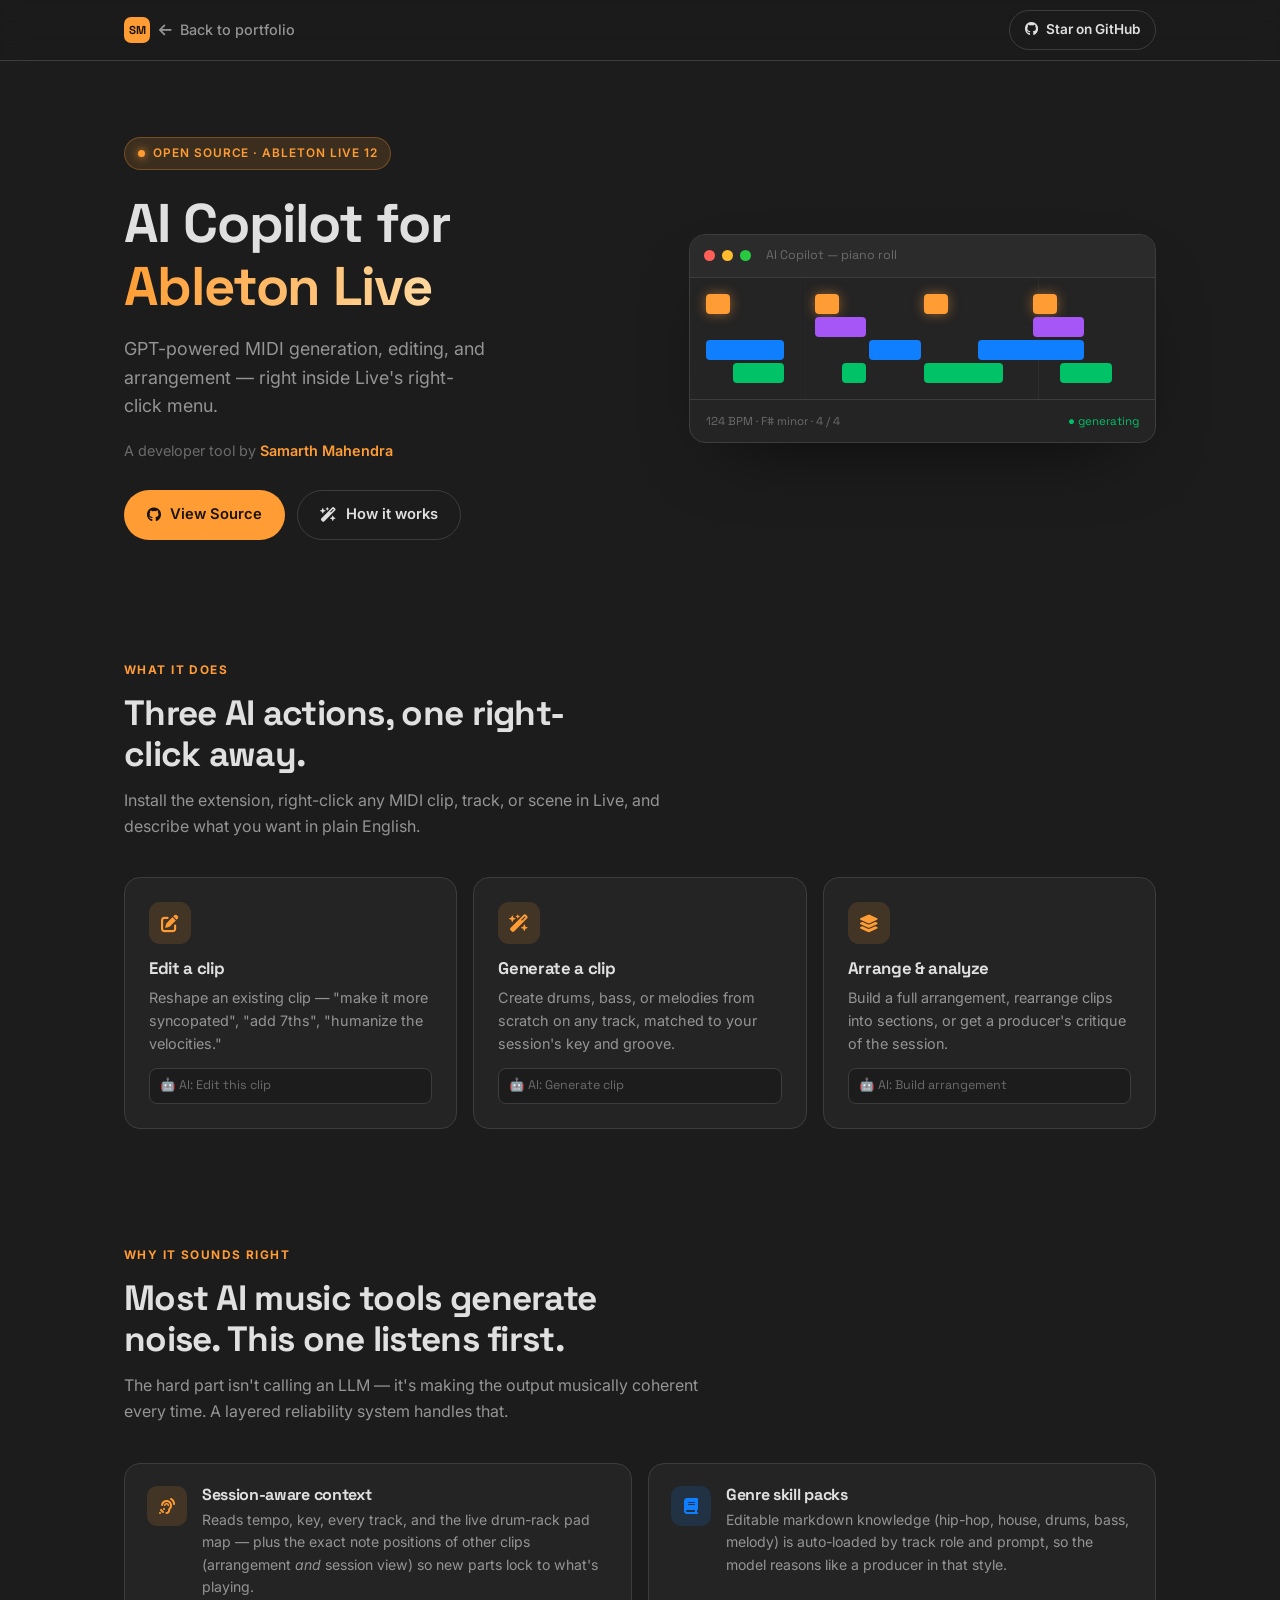
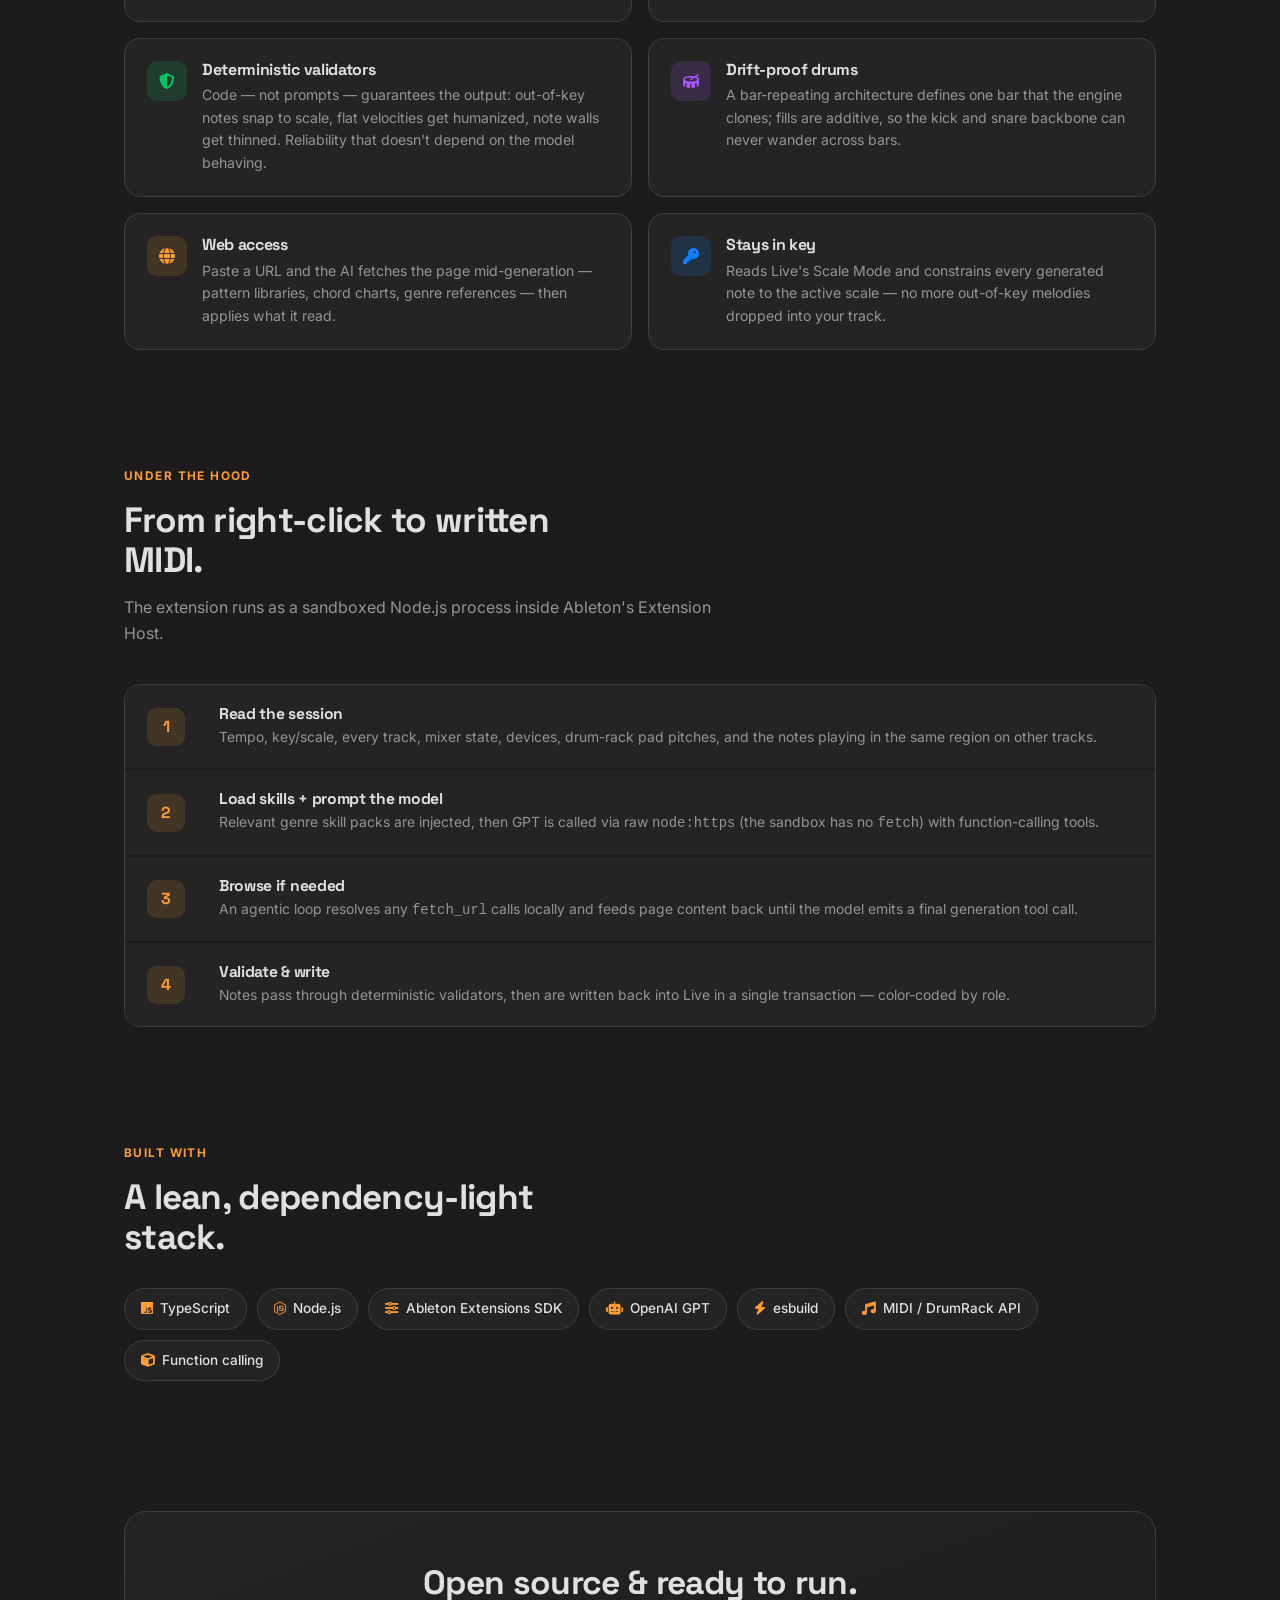
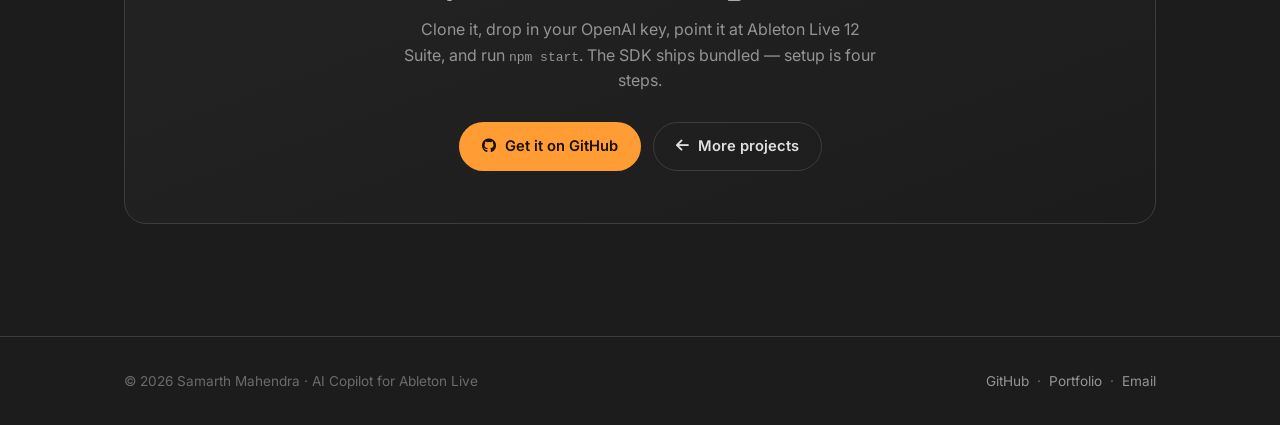
==== ableton-ai-extention.html @ 61473f14 "ableton project update" ====
<!DOCTYPE html>
<html lang="en">

<head>
    <meta charset="UTF-8">
    <meta name="viewport" content="width=device-width, initial-scale=1.0">
    <meta name="description"
        content="AI Copilot for Ableton Live — an open-source Ableton Live 12 extension that brings GPT-powered MIDI generation, editing, and arrangement into the right-click menu. Session-aware drums, basslines, and melodies. By Samarth Mahendra.">
    <meta name="keywords"
        content="Ableton Live extension, AI MIDI generation, Ableton Extensions SDK, GPT music production, LLM DAW, AI drum patterns, Samarth Mahendra">
    <meta name="author" content="Samarth Mahendra">
    <title>AI Copilot for Ableton Live — Samarth Mahendra</title>

    <link rel="canonical" href="https://samarthmahendra.com/ableton-ai-extention.html">

    <!-- Open Graph -->
    <meta property="og:type" content="website">
    <meta property="og:url" content="https://samarthmahendra.com/ableton-ai-extention.html">
    <meta property="og:title" content="AI Copilot for Ableton Live — GPT-powered MIDI generation">
    <meta property="og:description"
        content="An open-source Ableton Live 12 extension that reads your whole session and writes musically-aware drums, bass, and melodies right from the right-click menu.">
    <meta property="og:site_name" content="Samarth Mahendra">

    <link rel="icon" type="image/png" href="/favicon.png">

    <!-- Fonts -->
    <link rel="preconnect" href="https://fonts.googleapis.com">
    <link rel="preconnect" href="https://fonts.gstatic.com" crossorigin>
    <link
        href="https://fonts.googleapis.com/css2?family=Inter:wght@400;500;600;700;800&family=Space+Grotesk:wght@400;500;600;700&display=swap"
        rel="stylesheet">
    <link rel="stylesheet" href="https://cdnjs.cloudflare.com/ajax/libs/font-awesome/6.5.1/css/all.min.css">

    <style>
        /* ── Ableton-inspired dark theme ─────────────────────────────── */
        :root {
            --bg: hsl(0, 0%, 11%);
            --bg-2: hsl(0, 0%, 14%);
            --bg-3: hsl(0, 0%, 17%);
            --line: hsl(0, 0%, 24%);
            --text: hsl(0, 0%, 88%);
            --text-dim: hsl(0, 0%, 58%);
            --text-faint: hsl(0, 0%, 42%);
            --accent: hsl(31, 100%, 60%);
            --accent-soft: hsla(31, 100%, 60%, 0.14);
            --blue: hsl(212, 100%, 53%);
            --green: hsl(152, 100%, 38%);
            --purple: hsl(270, 90%, 65%);
            --radius: 16px;
            --maxw: 1080px;
        }

        * { margin: 0; padding: 0; box-sizing: border-box; }

        html { scroll-behavior: smooth; }

        body {
            background: var(--bg);
            color: var(--text);
            font-family: "Inter", ui-sans-serif, system-ui, sans-serif;
            line-height: 1.6;
            -webkit-font-smoothing: antialiased;
            overflow-x: hidden;
        }

        a { color: inherit; text-decoration: none; }

        .wrap { max-width: var(--maxw); margin: 0 auto; padding: 0 24px; }

        h1, h2, h3 { font-family: "Space Grotesk", "Inter", sans-serif; line-height: 1.15; letter-spacing: -0.02em; }

        /* ── Top nav ──────────────────────────────────────────────────── */
        .topbar {
            position: sticky; top: 0; z-index: 50;
            backdrop-filter: blur(12px);
            background: hsla(0, 0%, 11%, 0.82);
            border-bottom: 1px solid var(--line);
        }
        .topbar-inner { display: flex; align-items: center; justify-content: space-between; height: 60px; }
        .back-link { display: inline-flex; align-items: center; gap: 9px; color: var(--text-dim); font-size: 0.9rem; font-weight: 500; transition: color .15s; }
        .back-link:hover { color: var(--text); }
        .back-link .mark { width: 26px; height: 26px; border-radius: 7px; background: var(--accent); color: #1a1205; display: grid; place-items: center; font-weight: 700; font-size: 0.72rem; font-family: "Space Grotesk"; }
        .topbar .gh-btn { display: inline-flex; align-items: center; gap: 8px; font-size: 0.85rem; font-weight: 600; padding: 8px 15px; border: 1px solid var(--line); border-radius: 999px; transition: border-color .15s, background .15s; }
        .topbar .gh-btn:hover { border-color: var(--text-dim); background: var(--bg-2); }

        /* ── Hero ─────────────────────────────────────────────────────── */
        .hero { padding: 76px 0 60px; position: relative; }
        .hero-grid { display: grid; grid-template-columns: 1.05fr 0.95fr; gap: 48px; align-items: center; }
        .badge { display: inline-flex; align-items: center; gap: 8px; font-size: 0.74rem; font-weight: 600; text-transform: uppercase; letter-spacing: 0.08em; color: var(--accent); background: var(--accent-soft); border: 1px solid hsla(31,100%,60%,0.3); padding: 6px 13px; border-radius: 999px; }
        .badge .dot { width: 7px; height: 7px; border-radius: 50%; background: var(--accent); box-shadow: 0 0 8px var(--accent); }
        .hero h1 { font-size: clamp(2.3rem, 5vw, 3.4rem); font-weight: 700; margin: 22px 0 18px; }
        .hero h1 .grad { background: linear-gradient(100deg, var(--accent), #ffd9a0); -webkit-background-clip: text; background-clip: text; color: transparent; }
        .hero-lead { font-size: 1.12rem; color: var(--text-dim); max-width: 33ch; }
        .hero-by { margin-top: 18px; font-size: 0.9rem; color: var(--text-faint); }
        .hero-by b { color: var(--accent); font-weight: 600; }
        .hero-cta { display: flex; flex-wrap: wrap; gap: 12px; margin-top: 28px; }
        .btn { display: inline-flex; align-items: center; gap: 9px; font-size: 0.92rem; font-weight: 600; padding: 12px 22px; border-radius: 999px; border: 1px solid transparent; transition: transform .12s, background .15s, border-color .15s; }
        .btn:active { transform: translateY(1px); }
        .btn-primary { background: var(--accent); color: #1a1205; }
        .btn-primary:hover { background: hsl(31, 100%, 66%); }
        .btn-ghost { border-color: var(--line); color: var(--text); }
        .btn-ghost:hover { border-color: var(--text-dim); background: var(--bg-2); }

        /* ── Piano-roll visual ────────────────────────────────────────── */
        .daw {
            background: var(--bg-2); border: 1px solid var(--line); border-radius: var(--radius);
            overflow: hidden; box-shadow: 0 30px 80px -40px rgba(0,0,0,0.8);
        }
        .daw-bar { display: flex; align-items: center; gap: 7px; padding: 11px 14px; background: var(--bg-3); border-bottom: 1px solid var(--line); }
        .daw-bar .tl { width: 11px; height: 11px; border-radius: 50%; }
        .daw-bar .tl:nth-child(1) { background: #ff5f57; }
        .daw-bar .tl:nth-child(2) { background: #febc2e; }
        .daw-bar .tl:nth-child(3) { background: #28c840; }
        .daw-bar .title { margin-left: 8px; font-size: 0.78rem; color: var(--text-faint); font-family: "Space Grotesk"; }
        .roll { display: grid; grid-template-columns: repeat(16, 1fr); grid-auto-rows: 20px; gap: 3px; padding: 16px; background:
            repeating-linear-gradient(90deg, transparent, transparent calc(25% - 1px), hsla(0,0%,100%,0.05) 25%); }
        .note { border-radius: 4px; grid-row: span 1; opacity: 0; transform: translateY(4px); animation: pop .5s ease forwards; }
        .note.k { background: var(--accent); box-shadow: 0 0 12px hsla(31,100%,60%,0.5); }
        .note.b { background: var(--blue); }
        .note.m { background: var(--green); }
        .note.p { background: var(--purple); }
        @keyframes pop { to { opacity: 1; transform: translateY(0); } }
        .daw-foot { display: flex; justify-content: space-between; padding: 12px 16px; border-top: 1px solid var(--line); font-size: 0.72rem; color: var(--text-faint); font-family: "Space Grotesk"; }
        .daw-foot .live { color: var(--green); }

        /* ── Section scaffolding ─────────────────────────────────────── */
        section { padding: 56px 0; }
        .sec-label { font-size: 0.74rem; font-weight: 700; text-transform: uppercase; letter-spacing: 0.12em; color: var(--accent); }
        .sec-title { font-size: clamp(1.6rem, 3.4vw, 2.2rem); font-weight: 700; margin: 12px 0 14px; max-width: 22ch; }
        .sec-sub { color: var(--text-dim); max-width: 60ch; }

        /* actions */
        .actions { display: grid; grid-template-columns: repeat(3, 1fr); gap: 16px; margin-top: 38px; }
        .action { background: var(--bg-2); border: 1px solid var(--line); border-radius: var(--radius); padding: 24px; transition: transform .15s, border-color .15s; }
        .action:hover { transform: translateY(-3px); border-color: hsla(31,100%,60%,0.4); }
        .action .ico { width: 42px; height: 42px; border-radius: 11px; background: var(--accent-soft); color: var(--accent); display: grid; place-items: center; font-size: 1.1rem; margin-bottom: 15px; }
        .action h3 { font-size: 1.05rem; margin-bottom: 7px; }
        .action p { font-size: 0.9rem; color: var(--text-dim); }
        .action .menu { margin-top: 13px; font-size: 0.78rem; color: var(--text-faint); font-family: "Space Grotesk"; background: var(--bg); border: 1px solid var(--line); border-radius: 8px; padding: 7px 10px; }

        /* features */
        .features { display: grid; grid-template-columns: repeat(2, 1fr); gap: 16px; margin-top: 38px; }
        .feat { display: flex; gap: 15px; background: var(--bg-2); border: 1px solid var(--line); border-radius: var(--radius); padding: 22px; }
        .feat .ico { flex-shrink: 0; width: 40px; height: 40px; border-radius: 10px; display: grid; place-items: center; font-size: 1rem; }
        .feat h3 { font-size: 1rem; margin-bottom: 5px; }
        .feat p { font-size: 0.88rem; color: var(--text-dim); }

        /* pipeline */
        .pipeline { margin-top: 38px; display: grid; gap: 2px; border: 1px solid var(--line); border-radius: var(--radius); overflow: hidden; }
        .step { display: grid; grid-template-columns: 54px 1fr; gap: 18px; align-items: center; padding: 20px 22px; background: var(--bg-2); }
        .step .n { width: 38px; height: 38px; border-radius: 10px; background: var(--accent-soft); color: var(--accent); display: grid; place-items: center; font-weight: 700; font-family: "Space Grotesk"; }
        .step h3 { font-size: 0.98rem; margin-bottom: 3px; }
        .step p { font-size: 0.87rem; color: var(--text-dim); }

        /* tech */
        .tech { display: flex; flex-wrap: wrap; gap: 10px; margin-top: 30px; }
        .chip { font-size: 0.85rem; font-weight: 500; color: var(--text); background: var(--bg-2); border: 1px solid var(--line); border-radius: 999px; padding: 9px 16px; }
        .chip i { color: var(--accent); margin-right: 7px; }

        /* CTA band */
        .cta { text-align: center; background: linear-gradient(160deg, var(--bg-2), var(--bg)); border: 1px solid var(--line); border-radius: 22px; padding: 52px 28px; margin: 18px 0 0; }
        .cta h2 { font-size: clamp(1.6rem, 3.4vw, 2.1rem); margin-bottom: 14px; }
        .cta p { color: var(--text-dim); max-width: 48ch; margin: 0 auto 26px; }
        .cta .hero-cta { justify-content: center; }

        footer { border-top: 1px solid var(--line); padding: 34px 0; margin-top: 56px; }
        .foot-inner { display: flex; flex-wrap: wrap; gap: 14px; justify-content: space-between; align-items: center; color: var(--text-faint); font-size: 0.85rem; }
        .foot-inner a { color: var(--text-dim); }
        .foot-inner a:hover { color: var(--accent); }

        @media (max-width: 860px) {
            .hero-grid { grid-template-columns: 1fr; gap: 36px; }
            .actions { grid-template-columns: 1fr; }
            .features { grid-template-columns: 1fr; }
        }
    </style>
</head>

<body>
    <!-- Top bar -->
    <div class="topbar">
        <div class="wrap topbar-inner">
            <a href="index.html#projects" class="back-link">
                <span class="mark">SM</span>
                <span><i class="fas fa-arrow-left"></i>&nbsp; Back to portfolio</span>
            </a>
            <a href="https://github.com/samarthmahendraneu/AI-Copilot-Extension-Ableton" target="_blank"
                rel="noopener noreferrer" class="gh-btn"><i class="fab fa-github"></i> Star on GitHub</a>
        </div>
    </div>

    <!-- Hero -->
    <header class="hero">
        <div class="wrap hero-grid">
            <div>
                <span class="badge"><span class="dot"></span> Open source · Ableton Live 12</span>
                <h1>AI Copilot for <span class="grad">Ableton Live</span></h1>
                <p class="hero-lead">GPT-powered MIDI generation, editing, and arrangement — right inside Live's
                    right-click menu.</p>
                <p class="hero-by">A developer tool by <b>Samarth Mahendra</b></p>
                <div class="hero-cta">
                    <a href="https://github.com/samarthmahendraneu/AI-Copilot-Extension-Ableton" target="_blank"
                        rel="noopener noreferrer" class="btn btn-primary"><i class="fab fa-github"></i> View Source</a>
                    <a href="#how" class="btn btn-ghost"><i class="fas fa-wand-magic-sparkles"></i> How it works</a>
                </div>
            </div>

            <!-- DAW / piano-roll mockup -->
            <div class="daw" aria-hidden="true">
                <div class="daw-bar">
                    <span class="tl"></span><span class="tl"></span><span class="tl"></span>
                    <span class="title">AI Copilot — piano roll</span>
                </div>
                <div class="roll">
                    <!-- row 1: kick (orange) -->
                    <div class="note k" style="grid-column: 1 / span 1; animation-delay:.05s"></div>
                    <div class="note k" style="grid-column: 5 / span 1; animation-delay:.1s"></div>
                    <div class="note k" style="grid-column: 9 / span 1; animation-delay:.15s"></div>
                    <div class="note k" style="grid-column: 13 / span 1; animation-delay:.2s"></div>
                    <!-- row 2: snare gap -->
                    <div class="note p" style="grid-column: 5 / span 2; animation-delay:.28s"></div>
                    <div class="note p" style="grid-column: 13 / span 2; animation-delay:.34s"></div>
                    <!-- row 3: bass (blue) -->
                    <div class="note b" style="grid-column: 1 / span 3; animation-delay:.42s"></div>
                    <div class="note b" style="grid-column: 7 / span 2; animation-delay:.48s"></div>
                    <div class="note b" style="grid-column: 11 / span 4; animation-delay:.54s"></div>
                    <!-- row 4: melody (green) -->
                    <div class="note m" style="grid-column: 2 / span 2; animation-delay:.62s"></div>
                    <div class="note m" style="grid-column: 6 / span 1; animation-delay:.68s"></div>
                    <div class="note m" style="grid-column: 9 / span 3; animation-delay:.74s"></div>
                    <div class="note m" style="grid-column: 14 / span 2; animation-delay:.8s"></div>
                </div>
                <div class="daw-foot">
                    <span>124 BPM · F# minor · 4 / 4</span>
                    <span class="live">● generating</span>
                </div>
            </div>
        </div>
    </header>

    <!-- What it does -->
    <section>
        <div class="wrap">
            <span class="sec-label">What it does</span>
            <h2 class="sec-title">Three AI actions, one right-click away.</h2>
            <p class="sec-sub">Install the extension, right-click any MIDI clip, track, or scene in Live, and describe
                what you want in plain English.</p>

            <div class="actions">
                <div class="action">
                    <div class="ico"><i class="fas fa-pen-to-square"></i></div>
                    <h3>Edit a clip</h3>
                    <p>Reshape an existing clip — "make it more syncopated", "add 7ths", "humanize the velocities."</p>
                    <div class="menu">🤖 AI: Edit this clip</div>
                </div>
                <div class="action">
                    <div class="ico"><i class="fas fa-wand-magic-sparkles"></i></div>
                    <h3>Generate a clip</h3>
                    <p>Create drums, bass, or melodies from scratch on any track, matched to your session's key and groove.</p>
                    <div class="menu">🤖 AI: Generate clip</div>
                </div>
                <div class="action">
                    <div class="ico"><i class="fas fa-layer-group"></i></div>
                    <h3>Arrange &amp; analyze</h3>
                    <p>Build a full arrangement, rearrange clips into sections, or get a producer's critique of the session.</p>
                    <div class="menu">🤖 AI: Build arrangement</div>
                </div>
            </div>
        </div>
    </section>

    <!-- Why it's reliable -->
    <section>
        <div class="wrap">
            <span class="sec-label">Why it sounds right</span>
            <h2 class="sec-title">Most AI music tools generate noise. This one listens first.</h2>
            <p class="sec-sub">The hard part isn't calling an LLM — it's making the output musically coherent every
                time. A layered reliability system handles that.</p>

            <div class="features">
                <div class="feat">
                    <div class="ico" style="background:var(--accent-soft);color:var(--accent)"><i class="fas fa-ear-listen"></i></div>
                    <div>
                        <h3>Session-aware context</h3>
                        <p>Reads tempo, key, every track, and the live drum-rack pad map — plus the exact note positions
                            of other clips (arrangement <em>and</em> session view) so new parts lock to what's playing.</p>
                    </div>
                </div>
                <div class="feat">
                    <div class="ico" style="background:hsla(212,100%,53%,0.15);color:var(--blue)"><i class="fas fa-book"></i></div>
                    <div>
                        <h3>Genre skill packs</h3>
                        <p>Editable markdown knowledge (hip-hop, house, drums, bass, melody) is auto-loaded by track role
                            and prompt, so the model reasons like a producer in that style.</p>
                    </div>
                </div>
                <div class="feat">
                    <div class="ico" style="background:hsla(152,100%,38%,0.15);color:var(--green)"><i class="fas fa-shield-halved"></i></div>
                    <div>
                        <h3>Deterministic validators</h3>
                        <p>Code — not prompts — guarantees the output: out-of-key notes snap to scale, flat velocities get
                            humanized, note walls get thinned. Reliability that doesn't depend on the model behaving.</p>
                    </div>
                </div>
                <div class="feat">
                    <div class="ico" style="background:hsla(270,90%,65%,0.15);color:var(--purple)"><i class="fas fa-drum"></i></div>
                    <div>
                        <h3>Drift-proof drums</h3>
                        <p>A bar-repeating architecture defines one bar that the engine clones; fills are additive, so the
                            kick and snare backbone can never wander across bars.</p>
                    </div>
                </div>
                <div class="feat">
                    <div class="ico" style="background:var(--accent-soft);color:var(--accent)"><i class="fas fa-globe"></i></div>
                    <div>
                        <h3>Web access</h3>
                        <p>Paste a URL and the AI fetches the page mid-generation — pattern libraries, chord charts,
                            genre references — then applies what it read.</p>
                    </div>
                </div>
                <div class="feat">
                    <div class="ico" style="background:hsla(212,100%,53%,0.15);color:var(--blue)"><i class="fas fa-key"></i></div>
                    <div>
                        <h3>Stays in key</h3>
                        <p>Reads Live's Scale Mode and constrains every generated note to the active scale — no more
                            out-of-key melodies dropped into your track.</p>
                    </div>
                </div>
            </div>
        </div>
    </section>

    <!-- How it works -->
    <section id="how">
        <div class="wrap">
            <span class="sec-label">Under the hood</span>
            <h2 class="sec-title">From right-click to written MIDI.</h2>
            <p class="sec-sub">The extension runs as a sandboxed Node.js process inside Ableton's Extension Host.</p>

            <div class="pipeline">
                <div class="step">
                    <div class="n">1</div>
                    <div>
                        <h3>Read the session</h3>
                        <p>Tempo, key/scale, every track, mixer state, devices, drum-rack pad pitches, and the notes
                            playing in the same region on other tracks.</p>
                    </div>
                </div>
                <div class="step">
                    <div class="n">2</div>
                    <div>
                        <h3>Load skills + prompt the model</h3>
                        <p>Relevant genre skill packs are injected, then GPT is called via raw <code>node:https</code>
                            (the sandbox has no <code>fetch</code>) with function-calling tools.</p>
                    </div>
                </div>
                <div class="step">
                    <div class="n">3</div>
                    <div>
                        <h3>Browse if needed</h3>
                        <p>An agentic loop resolves any <code>fetch_url</code> calls locally and feeds page content back
                            until the model emits a final generation tool call.</p>
                    </div>
                </div>
                <div class="step">
                    <div class="n">4</div>
                    <div>
                        <h3>Validate &amp; write</h3>
                        <p>Notes pass through deterministic validators, then are written back into Live in a single
                            transaction — color-coded by role.</p>
                    </div>
                </div>
            </div>
        </div>
    </section>

    <!-- Tech -->
    <section>
        <div class="wrap">
            <span class="sec-label">Built with</span>
            <h2 class="sec-title">A lean, dependency-light stack.</h2>
            <div class="tech">
                <span class="chip"><i class="fab fa-js"></i>TypeScript</span>
                <span class="chip"><i class="fab fa-node-js"></i>Node.js</span>
                <span class="chip"><i class="fas fa-sliders"></i>Ableton Extensions SDK</span>
                <span class="chip"><i class="fas fa-robot"></i>OpenAI GPT</span>
                <span class="chip"><i class="fas fa-bolt"></i>esbuild</span>
                <span class="chip"><i class="fas fa-music"></i>MIDI / DrumRack API</span>
                <span class="chip"><i class="fas fa-cube"></i>Function calling</span>
            </div>
        </div>
    </section>

    <!-- CTA -->
    <section>
        <div class="wrap">
            <div class="cta">
                <h2>Open source &amp; ready to run.</h2>
                <p>Clone it, drop in your OpenAI key, point it at Ableton Live 12 Suite, and run <code>npm start</code>.
                    The SDK ships bundled — setup is four steps.</p>
                <div class="hero-cta">
                    <a href="https://github.com/samarthmahendraneu/AI-Copilot-Extension-Ableton" target="_blank"
                        rel="noopener noreferrer" class="btn btn-primary"><i class="fab fa-github"></i> Get it on GitHub</a>
                    <a href="index.html#projects" class="btn btn-ghost"><i class="fas fa-arrow-left"></i> More projects</a>
                </div>
            </div>
        </div>
    </section>

    <footer>
        <div class="wrap foot-inner">
            <span>© <span id="yr"></span> Samarth Mahendra · AI Copilot for Ableton Live</span>
            <span>
                <a href="https://github.com/samarthmahendraneu/AI-Copilot-Extension-Ableton" target="_blank" rel="noopener noreferrer">GitHub</a>
                &nbsp;·&nbsp;
                <a href="index.html">Portfolio</a>
                &nbsp;·&nbsp;
                <a href="mailto:samarth.mahendragowda@gmail.com">Email</a>
            </span>
        </div>
    </footer>

    <script>document.getElementById("yr").textContent = new Date().getFullYear();</script>
</body>

</html>
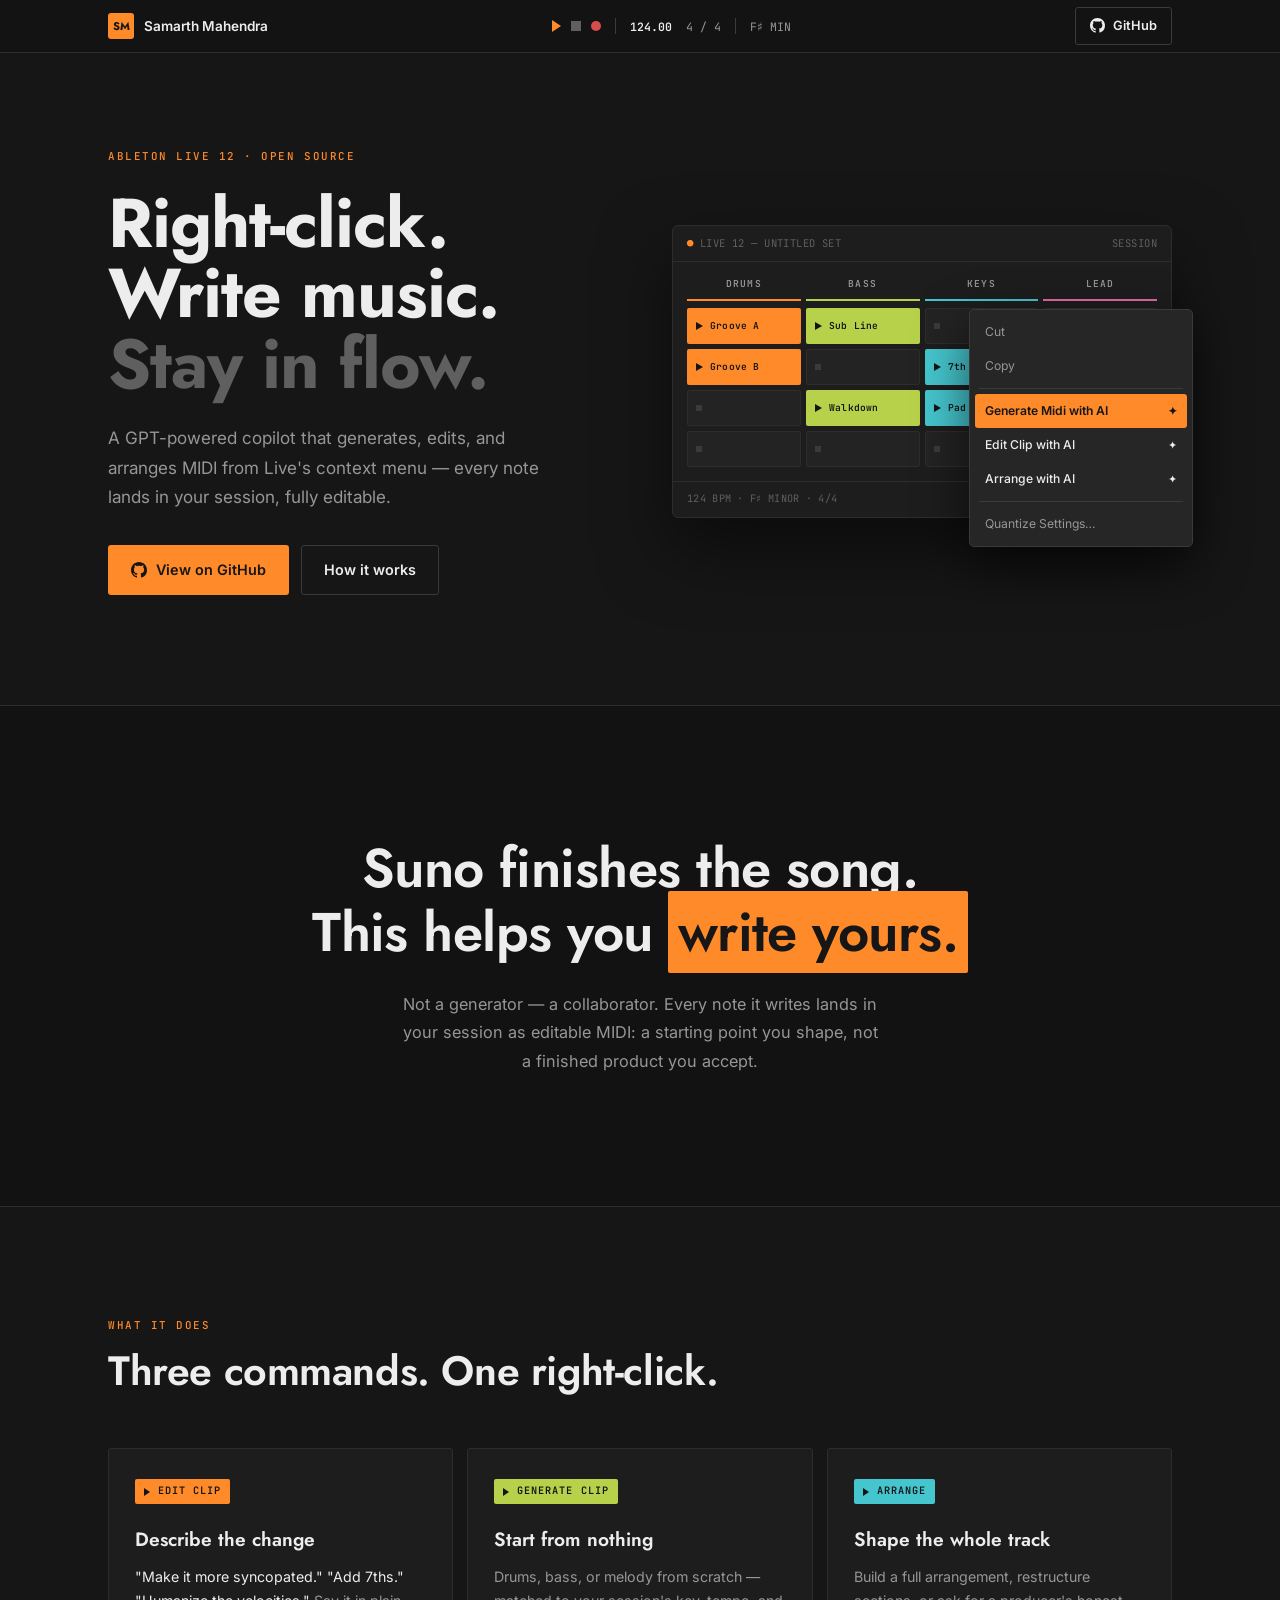
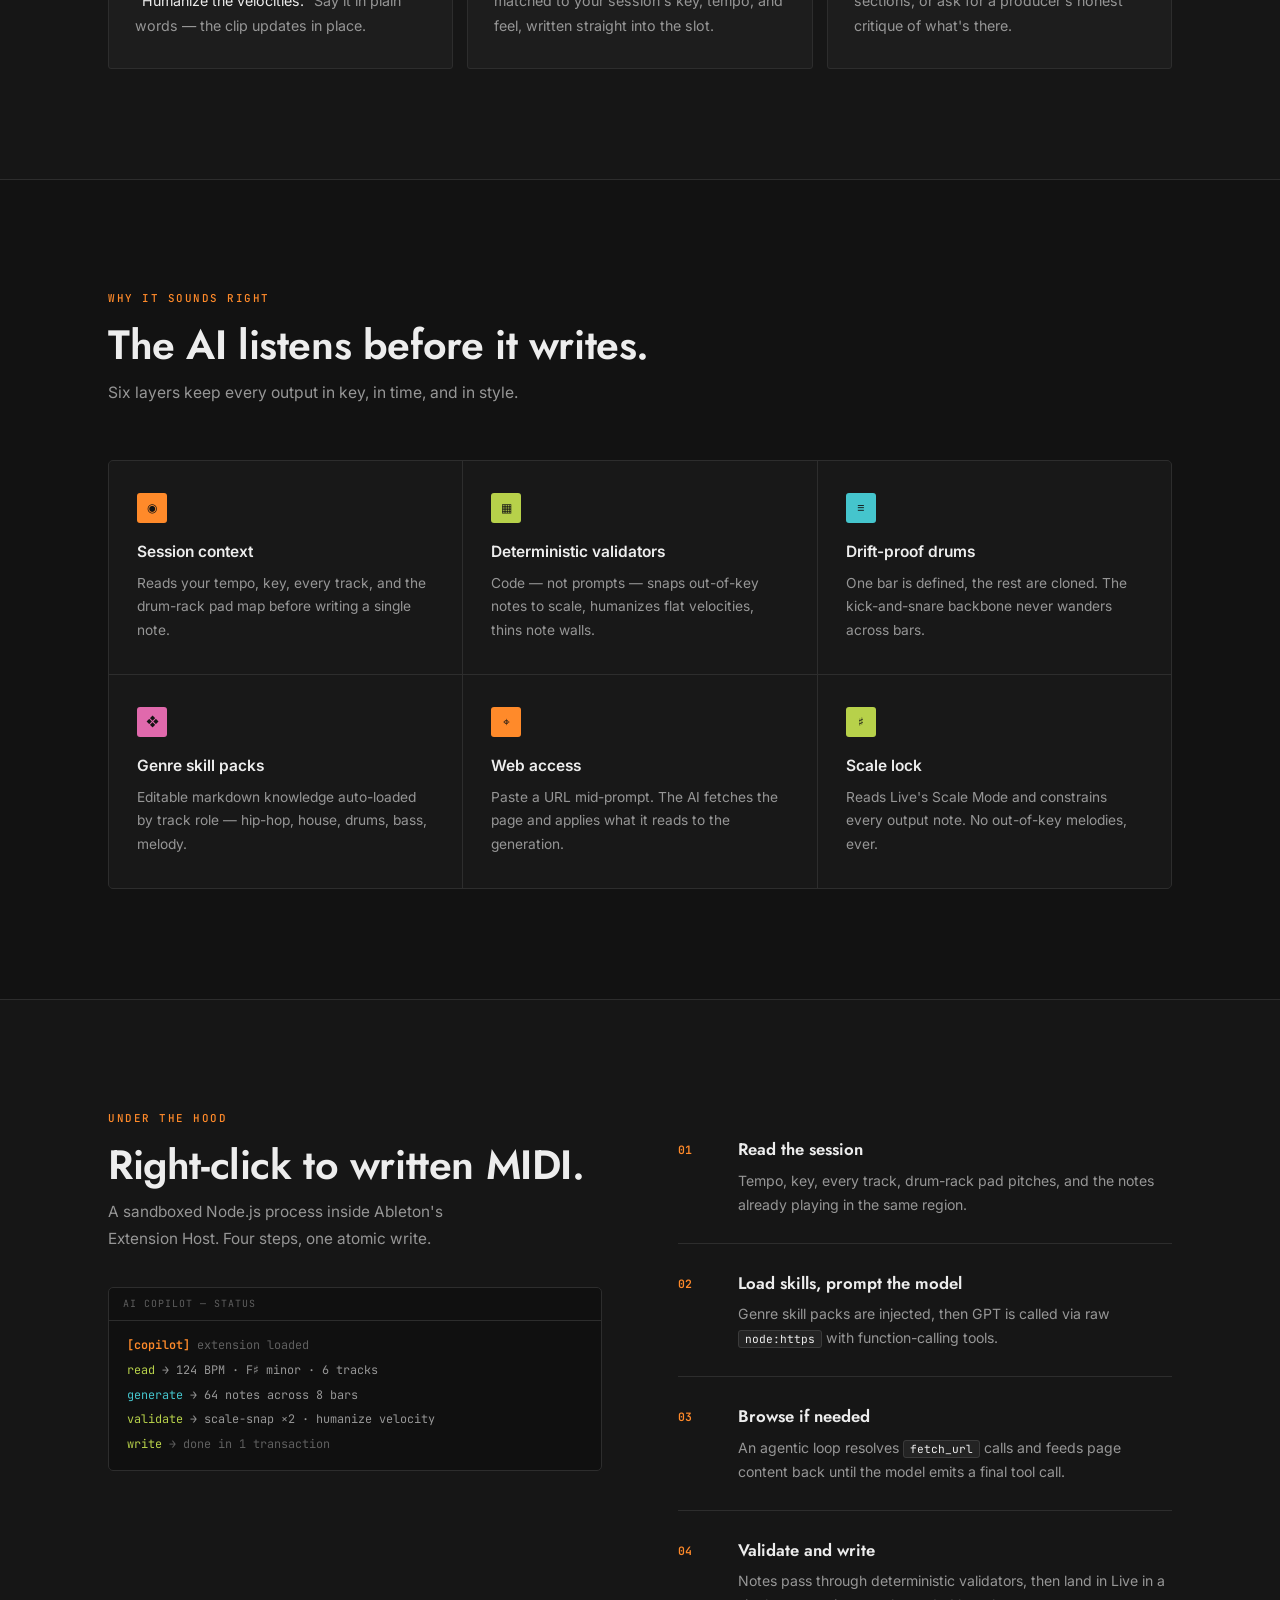
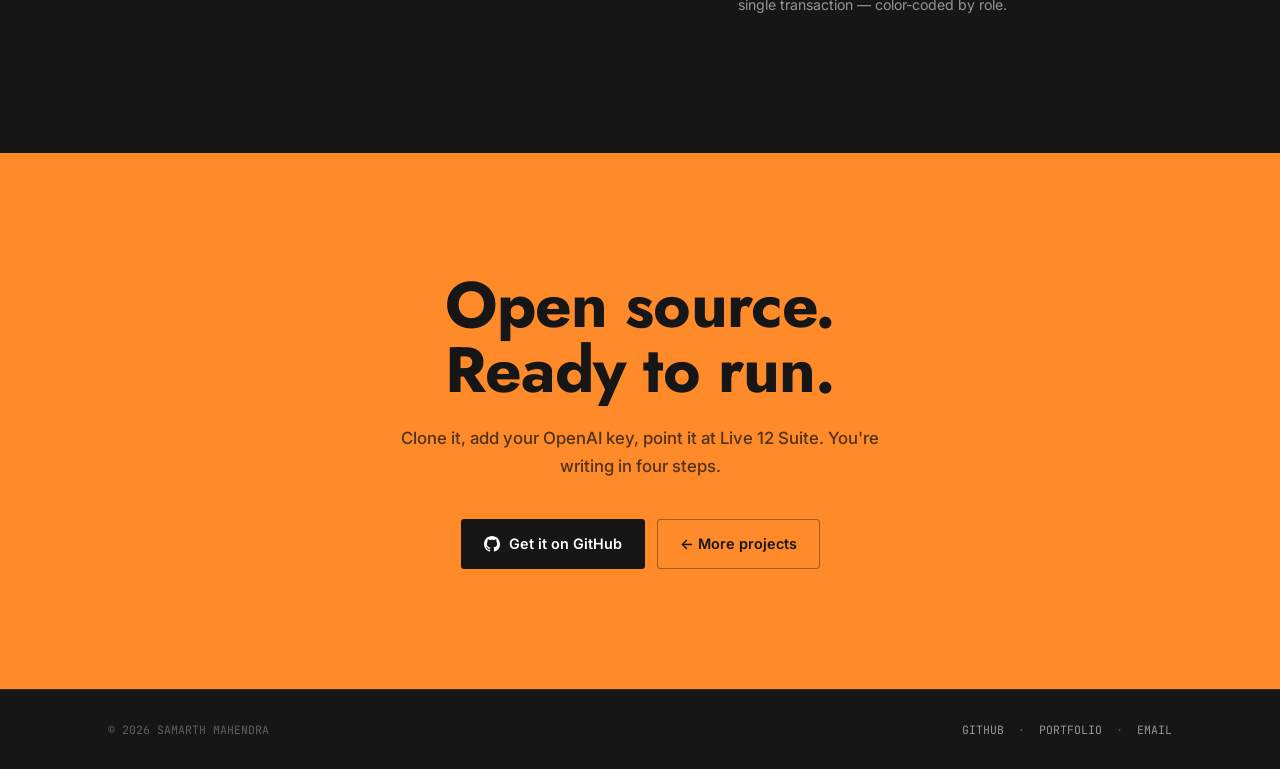
==== commit ddb023ec: "ai-live ableton ui update" ====
--- a/ableton-ai-extention.html
+++ b/ableton-ai-extention.html
@@ -1,426 +1,693 @@
 <!DOCTYPE html>
 <html lang="en">
-
 <head>
     <meta charset="UTF-8">
     <meta name="viewport" content="width=device-width, initial-scale=1.0">
-    <meta name="description"
-        content="AI Copilot for Ableton Live — an open-source Ableton Live 12 extension that brings GPT-powered MIDI generation, editing, and arrangement into the right-click menu. Session-aware drums, basslines, and melodies. By Samarth Mahendra.">
-    <meta name="keywords"
-        content="Ableton Live extension, AI MIDI generation, Ableton Extensions SDK, GPT music production, LLM DAW, AI drum patterns, Samarth Mahendra">
+    <meta name="description" content="AI Copilot for Ableton Live — GPT-powered MIDI generation inside Ableton's right-click menu. By Samarth Mahendra.">
     <meta name="author" content="Samarth Mahendra">
     <title>AI Copilot for Ableton Live — Samarth Mahendra</title>
-
     <link rel="canonical" href="https://samarthmahendra.com/ableton-ai-extention.html">
-
-    <!-- Open Graph -->
-    <meta property="og:type" content="website">
-    <meta property="og:url" content="https://samarthmahendra.com/ableton-ai-extention.html">
-    <meta property="og:title" content="AI Copilot for Ableton Live — GPT-powered MIDI generation">
-    <meta property="og:description"
-        content="An open-source Ableton Live 12 extension that reads your whole session and writes musically-aware drums, bass, and melodies right from the right-click menu.">
+    <meta property="og:title" content="AI Copilot for Ableton Live">
     <meta property="og:site_name" content="Samarth Mahendra">
-
     <link rel="icon" type="image/png" href="/favicon.png">
-
-    <!-- Fonts -->
     <link rel="preconnect" href="https://fonts.googleapis.com">
     <link rel="preconnect" href="https://fonts.gstatic.com" crossorigin>
-    <link
-        href="https://fonts.googleapis.com/css2?family=Inter:wght@400;500;600;700;800&family=Space+Grotesk:wght@400;500;600;700&display=swap"
-        rel="stylesheet">
-    <link rel="stylesheet" href="https://cdnjs.cloudflare.com/ajax/libs/font-awesome/6.5.1/css/all.min.css">
+    <link href="https://fonts.googleapis.com/css2?family=Jost:wght@500;600;700&family=Inter:wght@400;500;600&family=JetBrains+Mono:wght@400;500;600&display=swap" rel="stylesheet">
 
     <style>
-        /* ── Ableton-inspired dark theme ─────────────────────────────── */
+        /* ───────────────────────────────────────────────
+           Visual language borrowed from Live itself:
+           flat charcoal panels, clip-slot colors, square
+           corners, mono data labels, one orange accent.
+           ─────────────────────────────────────────────── */
         :root {
-            --bg: hsl(0, 0%, 11%);
-            --bg-2: hsl(0, 0%, 14%);
-            --bg-3: hsl(0, 0%, 17%);
-            --line: hsl(0, 0%, 24%);
-            --text: hsl(0, 0%, 88%);
-            --text-dim: hsl(0, 0%, 58%);
-            --text-faint: hsl(0, 0%, 42%);
-            --accent: hsl(31, 100%, 60%);
-            --accent-soft: hsla(31, 100%, 60%, 0.14);
-            --blue: hsl(212, 100%, 53%);
-            --green: hsl(152, 100%, 38%);
-            --purple: hsl(270, 90%, 65%);
-            --radius: 16px;
-            --maxw: 1080px;
-        }
-
-        * { margin: 0; padding: 0; box-sizing: border-box; }
-
-        html { scroll-behavior: smooth; }
-
+            --bg:      #161616;   /* Live dark-theme canvas   */
+            --panel:   #1d1d1d;   /* raised panel             */
+            --panel-2: #232323;   /* hover / inset            */
+            --line:    #2d2d2d;   /* hairline borders         */
+            --line-2:  #3a3a3a;
+            --text:    #ededed;
+            --muted:   #969696;
+            --faint:   #5f5f5f;
+
+            /* clip palette */
+            --orange:  #FF8A2A;   /* primary accent — drums   */
+            --lime:    #B7D14A;   /* bass                     */
+            --cyan:    #45C5CD;   /* keys                     */
+            --pink:    #E069AC;   /* lead                     */
+
+            --r: 3px;             /* Live-style tight radius  */
+
+            --display: "Jost", "Futura", sans-serif;
+            --body:    "Inter", -apple-system, BlinkMacSystemFont, "Segoe UI", sans-serif;
+            --mono:    "JetBrains Mono", ui-monospace, "SF Mono", monospace;
+        }
+
+        *, *::before, *::after { margin:0; padding:0; box-sizing:border-box; }
+        html { scroll-behavior:smooth; }
         body {
-            background: var(--bg);
-            color: var(--text);
-            font-family: "Inter", ui-sans-serif, system-ui, sans-serif;
-            line-height: 1.6;
-            -webkit-font-smoothing: antialiased;
-            overflow-x: hidden;
-        }
-
-        a { color: inherit; text-decoration: none; }
-
-        .wrap { max-width: var(--maxw); margin: 0 auto; padding: 0 24px; }
-
-        h1, h2, h3 { font-family: "Space Grotesk", "Inter", sans-serif; line-height: 1.15; letter-spacing: -0.02em; }
-
-        /* ── Top nav ──────────────────────────────────────────────────── */
-        .topbar {
-            position: sticky; top: 0; z-index: 50;
-            backdrop-filter: blur(12px);
-            background: hsla(0, 0%, 11%, 0.82);
-            border-bottom: 1px solid var(--line);
-        }
-        .topbar-inner { display: flex; align-items: center; justify-content: space-between; height: 60px; }
-        .back-link { display: inline-flex; align-items: center; gap: 9px; color: var(--text-dim); font-size: 0.9rem; font-weight: 500; transition: color .15s; }
-        .back-link:hover { color: var(--text); }
-        .back-link .mark { width: 26px; height: 26px; border-radius: 7px; background: var(--accent); color: #1a1205; display: grid; place-items: center; font-weight: 700; font-size: 0.72rem; font-family: "Space Grotesk"; }
-        .topbar .gh-btn { display: inline-flex; align-items: center; gap: 8px; font-size: 0.85rem; font-weight: 600; padding: 8px 15px; border: 1px solid var(--line); border-radius: 999px; transition: border-color .15s, background .15s; }
-        .topbar .gh-btn:hover { border-color: var(--text-dim); background: var(--bg-2); }
-
-        /* ── Hero ─────────────────────────────────────────────────────── */
-        .hero { padding: 76px 0 60px; position: relative; }
-        .hero-grid { display: grid; grid-template-columns: 1.05fr 0.95fr; gap: 48px; align-items: center; }
-        .badge { display: inline-flex; align-items: center; gap: 8px; font-size: 0.74rem; font-weight: 600; text-transform: uppercase; letter-spacing: 0.08em; color: var(--accent); background: var(--accent-soft); border: 1px solid hsla(31,100%,60%,0.3); padding: 6px 13px; border-radius: 999px; }
-        .badge .dot { width: 7px; height: 7px; border-radius: 50%; background: var(--accent); box-shadow: 0 0 8px var(--accent); }
-        .hero h1 { font-size: clamp(2.3rem, 5vw, 3.4rem); font-weight: 700; margin: 22px 0 18px; }
-        .hero h1 .grad { background: linear-gradient(100deg, var(--accent), #ffd9a0); -webkit-background-clip: text; background-clip: text; color: transparent; }
-        .hero-lead { font-size: 1.12rem; color: var(--text-dim); max-width: 33ch; }
-        .hero-by { margin-top: 18px; font-size: 0.9rem; color: var(--text-faint); }
-        .hero-by b { color: var(--accent); font-weight: 600; }
-        .hero-cta { display: flex; flex-wrap: wrap; gap: 12px; margin-top: 28px; }
-        .btn { display: inline-flex; align-items: center; gap: 9px; font-size: 0.92rem; font-weight: 600; padding: 12px 22px; border-radius: 999px; border: 1px solid transparent; transition: transform .12s, background .15s, border-color .15s; }
-        .btn:active { transform: translateY(1px); }
-        .btn-primary { background: var(--accent); color: #1a1205; }
-        .btn-primary:hover { background: hsl(31, 100%, 66%); }
-        .btn-ghost { border-color: var(--line); color: var(--text); }
-        .btn-ghost:hover { border-color: var(--text-dim); background: var(--bg-2); }
-
-        /* ── Piano-roll visual ────────────────────────────────────────── */
-        .daw {
-            background: var(--bg-2); border: 1px solid var(--line); border-radius: var(--radius);
-            overflow: hidden; box-shadow: 0 30px 80px -40px rgba(0,0,0,0.8);
-        }
-        .daw-bar { display: flex; align-items: center; gap: 7px; padding: 11px 14px; background: var(--bg-3); border-bottom: 1px solid var(--line); }
-        .daw-bar .tl { width: 11px; height: 11px; border-radius: 50%; }
-        .daw-bar .tl:nth-child(1) { background: #ff5f57; }
-        .daw-bar .tl:nth-child(2) { background: #febc2e; }
-        .daw-bar .tl:nth-child(3) { background: #28c840; }
-        .daw-bar .title { margin-left: 8px; font-size: 0.78rem; color: var(--text-faint); font-family: "Space Grotesk"; }
-        .roll { display: grid; grid-template-columns: repeat(16, 1fr); grid-auto-rows: 20px; gap: 3px; padding: 16px; background:
-            repeating-linear-gradient(90deg, transparent, transparent calc(25% - 1px), hsla(0,0%,100%,0.05) 25%); }
-        .note { border-radius: 4px; grid-row: span 1; opacity: 0; transform: translateY(4px); animation: pop .5s ease forwards; }
-        .note.k { background: var(--accent); box-shadow: 0 0 12px hsla(31,100%,60%,0.5); }
-        .note.b { background: var(--blue); }
-        .note.m { background: var(--green); }
-        .note.p { background: var(--purple); }
-        @keyframes pop { to { opacity: 1; transform: translateY(0); } }
-        .daw-foot { display: flex; justify-content: space-between; padding: 12px 16px; border-top: 1px solid var(--line); font-size: 0.72rem; color: var(--text-faint); font-family: "Space Grotesk"; }
-        .daw-foot .live { color: var(--green); }
-
-        /* ── Section scaffolding ─────────────────────────────────────── */
-        section { padding: 56px 0; }
-        .sec-label { font-size: 0.74rem; font-weight: 700; text-transform: uppercase; letter-spacing: 0.12em; color: var(--accent); }
-        .sec-title { font-size: clamp(1.6rem, 3.4vw, 2.2rem); font-weight: 700; margin: 12px 0 14px; max-width: 22ch; }
-        .sec-sub { color: var(--text-dim); max-width: 60ch; }
-
-        /* actions */
-        .actions { display: grid; grid-template-columns: repeat(3, 1fr); gap: 16px; margin-top: 38px; }
-        .action { background: var(--bg-2); border: 1px solid var(--line); border-radius: var(--radius); padding: 24px; transition: transform .15s, border-color .15s; }
-        .action:hover { transform: translateY(-3px); border-color: hsla(31,100%,60%,0.4); }
-        .action .ico { width: 42px; height: 42px; border-radius: 11px; background: var(--accent-soft); color: var(--accent); display: grid; place-items: center; font-size: 1.1rem; margin-bottom: 15px; }
-        .action h3 { font-size: 1.05rem; margin-bottom: 7px; }
-        .action p { font-size: 0.9rem; color: var(--text-dim); }
-        .action .menu { margin-top: 13px; font-size: 0.78rem; color: var(--text-faint); font-family: "Space Grotesk"; background: var(--bg); border: 1px solid var(--line); border-radius: 8px; padding: 7px 10px; }
-
-        /* features */
-        .features { display: grid; grid-template-columns: repeat(2, 1fr); gap: 16px; margin-top: 38px; }
-        .feat { display: flex; gap: 15px; background: var(--bg-2); border: 1px solid var(--line); border-radius: var(--radius); padding: 22px; }
-        .feat .ico { flex-shrink: 0; width: 40px; height: 40px; border-radius: 10px; display: grid; place-items: center; font-size: 1rem; }
-        .feat h3 { font-size: 1rem; margin-bottom: 5px; }
-        .feat p { font-size: 0.88rem; color: var(--text-dim); }
-
-        /* pipeline */
-        .pipeline { margin-top: 38px; display: grid; gap: 2px; border: 1px solid var(--line); border-radius: var(--radius); overflow: hidden; }
-        .step { display: grid; grid-template-columns: 54px 1fr; gap: 18px; align-items: center; padding: 20px 22px; background: var(--bg-2); }
-        .step .n { width: 38px; height: 38px; border-radius: 10px; background: var(--accent-soft); color: var(--accent); display: grid; place-items: center; font-weight: 700; font-family: "Space Grotesk"; }
-        .step h3 { font-size: 0.98rem; margin-bottom: 3px; }
-        .step p { font-size: 0.87rem; color: var(--text-dim); }
-
-        /* tech */
-        .tech { display: flex; flex-wrap: wrap; gap: 10px; margin-top: 30px; }
-        .chip { font-size: 0.85rem; font-weight: 500; color: var(--text); background: var(--bg-2); border: 1px solid var(--line); border-radius: 999px; padding: 9px 16px; }
-        .chip i { color: var(--accent); margin-right: 7px; }
-
-        /* CTA band */
-        .cta { text-align: center; background: linear-gradient(160deg, var(--bg-2), var(--bg)); border: 1px solid var(--line); border-radius: 22px; padding: 52px 28px; margin: 18px 0 0; }
-        .cta h2 { font-size: clamp(1.6rem, 3.4vw, 2.1rem); margin-bottom: 14px; }
-        .cta p { color: var(--text-dim); max-width: 48ch; margin: 0 auto 26px; }
-        .cta .hero-cta { justify-content: center; }
-
-        footer { border-top: 1px solid var(--line); padding: 34px 0; margin-top: 56px; }
-        .foot-inner { display: flex; flex-wrap: wrap; gap: 14px; justify-content: space-between; align-items: center; color: var(--text-faint); font-size: 0.85rem; }
-        .foot-inner a { color: var(--text-dim); }
-        .foot-inner a:hover { color: var(--accent); }
-
-        @media (max-width: 860px) {
-            .hero-grid { grid-template-columns: 1fr; gap: 36px; }
-            .actions { grid-template-columns: 1fr; }
-            .features { grid-template-columns: 1fr; }
+            font-family:var(--body); font-size:16px; line-height:1.65;
+            background:var(--bg); color:var(--text);
+            -webkit-font-smoothing:antialiased; overflow-x:hidden;
+        }
+        a { color:inherit; text-decoration:none; }
+        ::selection { background:var(--orange); color:#161616; }
+
+        :focus-visible {
+            outline:2px solid var(--orange);
+            outline-offset:2px;
+            border-radius:var(--r);
+        }
+
+        .wrap      { max-width:1120px; margin:0 auto; padding:0 28px; }
+
+        /* ── mono utility label */
+        .tag {
+            font-family:var(--mono); font-size:.68rem; font-weight:500;
+            letter-spacing:.14em; text-transform:uppercase; color:var(--orange);
+        }
+
+        /* ════════════════════════════════════════════════
+           NAV — styled as Live's transport bar
+           ════════════════════════════════════════════════ */
+        nav {
+            position:fixed; top:0; width:100%; z-index:1000;
+            background:rgba(20,20,20,.92); backdrop-filter:blur(14px);
+            border-bottom:1px solid var(--line);
+        }
+        .nav-inner {
+            max-width:1120px; margin:0 auto; padding:0 28px;
+            height:52px; display:flex; align-items:center; justify-content:space-between; gap:16px;
+        }
+        .brand { display:flex; align-items:center; gap:10px; font-size:.85rem; font-weight:600; transition:color .2s; }
+        .brand:hover { color:#fff; }
+        .brand-mark {
+            width:26px; height:26px; border-radius:var(--r);
+            background:var(--orange); color:#161616;
+            display:grid; place-items:center;
+            font-family:var(--display); font-weight:700; font-size:.7rem;
+        }
+        .transport {
+            display:flex; align-items:center; gap:14px;
+            font-family:var(--mono); font-size:.72rem; color:var(--muted);
+        }
+        .transport .t-icons { display:flex; align-items:center; gap:10px; }
+        .t-play {
+            width:0; height:0;
+            border-left:9px solid var(--orange);
+            border-top:6px solid transparent; border-bottom:6px solid transparent;
+        }
+        .t-stop { width:10px; height:10px; background:var(--faint); }
+        .t-rec  { width:10px; height:10px; border-radius:50%; background:#d94c4c; }
+        .t-bpm  { color:var(--text); font-weight:600; }
+        .t-div  { width:1px; height:16px; background:var(--line-2); }
+        .gh-link {
+            display:inline-flex; align-items:center; gap:8px;
+            font-size:.8rem; font-weight:600;
+            padding:7px 14px; border:1px solid var(--line-2); border-radius:var(--r);
+            transition:border-color .2s, background .2s;
+        }
+        .gh-link:hover { border-color:var(--orange); background:var(--panel-2); }
+        .gh-link svg { width:15px; height:15px; fill:currentColor; }
+
+        /* ════════════════════════════════════════════════
+           HERO — headline + Session View mock w/ context menu
+           ════════════════════════════════════════════════ */
+        .hero { padding:148px 0 110px; position:relative; }
+        .hero-grid {
+            display:grid; grid-template-columns:1fr 1fr;
+            gap:clamp(40px, 5vw, 72px); align-items:center;
+        }
+        .hero-eyebrow { display:block; margin-bottom:22px; opacity:0; animation:rise .6s .1s ease forwards; }
+        .hero h1 {
+            font-family:var(--display);
+            font-size:clamp(2.9rem, 5.4vw, 4.6rem);
+            font-weight:700; line-height:1.02; letter-spacing:-.015em;
+            margin-bottom:24px;
+            opacity:0; animation:rise .6s .22s ease forwards;
+        }
+        .hero h1 .dim { color:var(--faint); }
+        .hero-sub {
+            font-size:1.07rem; color:var(--muted); max-width:42ch; line-height:1.7;
+            margin-bottom:34px;
+            opacity:0; animation:rise .6s .34s ease forwards;
+        }
+        .hero-cta { display:flex; gap:12px; flex-wrap:wrap; opacity:0; animation:rise .6s .46s ease forwards; }
+
+        .btn {
+            display:inline-flex; align-items:center; gap:9px;
+            font-size:.9rem; font-weight:600; font-family:var(--body);
+            padding:12px 22px; border-radius:var(--r);
+            border:1px solid transparent; cursor:pointer;
+            transition:transform .15s, background .2s, border-color .2s;
+        }
+        .btn:active { transform:translateY(1px); }
+        .btn-solid { background:var(--orange); color:#161616; }
+        .btn-solid:hover { background:#ffa050; }
+        .btn-ghost { background:transparent; color:var(--text); border-color:var(--line-2); }
+        .btn-ghost:hover { border-color:var(--muted); background:var(--panel); }
+        .btn svg { width:16px; height:16px; fill:currentColor; }
+
+        @keyframes rise {
+            from { opacity:0; transform:translateY(18px); }
+            to   { opacity:1; transform:translateY(0); }
+        }
+
+        /* ── Session View mock ── */
+        .session {
+            position:relative;
+            background:var(--panel); border:1px solid var(--line); border-radius:6px;
+            box-shadow:0 30px 70px rgba(0,0,0,.5);
+            opacity:0; animation:rise .7s .5s ease forwards;
+        }
+        .session-bar {
+            display:flex; align-items:center; justify-content:space-between;
+            padding:9px 14px; border-bottom:1px solid var(--line);
+            font-family:var(--mono); font-size:.66rem; color:var(--faint); letter-spacing:.04em;
+        }
+        .session-bar .live-dot { color:var(--orange); }
+        .session-grid {
+            display:grid; grid-template-columns:repeat(4, 1fr);
+            gap:5px; padding:14px;
+        }
+        .track-head {
+            font-family:var(--mono); font-size:.6rem; font-weight:600;
+            letter-spacing:.12em; color:var(--muted); text-align:center;
+            padding-bottom:7px; border-bottom:2px solid var(--c, var(--line-2));
+            margin-bottom:2px;
+        }
+        .slot {
+            height:36px; border-radius:2px;
+            background:var(--panel-2); border:1px solid var(--line);
+            position:relative;
+        }
+        .slot::before {            /* tiny stop square, like an empty Live slot */
+            content:''; position:absolute; left:8px; top:50%;
+            width:6px; height:6px; transform:translateY(-50%);
+            background:var(--line-2);
+        }
+        .clip {
+            height:36px; border-radius:2px;
+            background:var(--c); color:#141414;
+            display:flex; align-items:center; gap:7px; padding:0 9px;
+            font-family:var(--mono); font-size:.6rem; font-weight:600; letter-spacing:.02em;
+            white-space:nowrap; overflow:hidden;
+            opacity:0; transform:scaleX(.6); transform-origin:left;
+            animation:clipIn .4s ease forwards;
+        }
+        .clip::before {
+            content:''; width:0; height:0; flex-shrink:0;
+            border-left:7px solid #141414;
+            border-top:4.5px solid transparent; border-bottom:4.5px solid transparent;
+        }
+        @keyframes clipIn { to { opacity:1; transform:scaleX(1); } }
+
+        .session-foot {
+            display:flex; justify-content:space-between; align-items:center;
+            padding:9px 14px; border-top:1px solid var(--line);
+            font-family:var(--mono); font-size:.64rem; color:var(--faint); letter-spacing:.03em;
+        }
+        .session-foot .gen { color:var(--lime); }
+        .session-foot .gen::before {
+            content:''; display:inline-block; width:6px; height:6px; border-radius:50%;
+            background:var(--lime); margin-right:6px;
+            animation:blink 1.1s ease-in-out infinite;
+        }
+        @keyframes blink { 0%,100% { opacity:1; } 50% { opacity:.25; } }
+
+        /* ── floating context menu — the product, literally ── */
+        .ctx {
+            position:absolute; right:-22px; bottom:-30px; width:224px;
+            background:#262626; border:1px solid var(--line-2); border-radius:5px;
+            box-shadow:0 18px 50px rgba(0,0,0,.6);
+            padding:5px; z-index:5;
+            font-size:.76rem;
+            opacity:0; transform:translateY(10px) scale(.97);
+            animation:ctxIn .45s 2.1s ease forwards;
+        }
+        @keyframes ctxIn { to { opacity:1; transform:translateY(0) scale(1); } }
+        .ctx-item {
+            display:flex; align-items:center; justify-content:space-between;
+            padding:7px 10px; border-radius:3px; color:var(--muted);
+        }
+        .ctx-item.ai { color:var(--text); font-weight:500; }
+        .ctx-item.hot { background:var(--orange); color:#161616; font-weight:600; }
+        .ctx-item .spark { font-size:.7rem; }
+        .ctx-div { height:1px; background:var(--line-2); margin:5px 4px; }
+
+        /* ════════════════════════════════════════════════
+           STATEMENT
+           ════════════════════════════════════════════════ */
+        .statement { padding:130px 28px; background:#121212; border-top:1px solid var(--line); border-bottom:1px solid var(--line); text-align:center; }
+        .statement-text {
+            font-family:var(--display);
+            font-size:clamp(1.9rem, 4.4vw, 3.4rem); font-weight:600;
+            line-height:1.18; letter-spacing:-.01em;
+            max-width:22ch; margin:0 auto 26px;
+        }
+        .statement-text mark {
+            background:var(--orange); color:#161616;
+            padding:.04em .18em; border-radius:2px;
+            -webkit-box-decoration-break:clone; box-decoration-break:clone;
+        }
+        .statement-sub {
+            font-size:1.02rem; color:var(--muted); max-width:48ch;
+            margin:0 auto; line-height:1.75;
+        }
+
+        /* ════════════════════════════════════════════════
+           SECTION SCAFFOLD
+           ════════════════════════════════════════════════ */
+        .section { padding:110px 0; }
+        .sec-head { margin-bottom:54px; }
+        .sec-head .tag { display:block; margin-bottom:14px; }
+        .sec-h2 {
+            font-family:var(--display);
+            font-size:clamp(1.8rem, 3.2vw, 2.6rem); font-weight:600;
+            letter-spacing:-.01em; line-height:1.1; margin-bottom:12px;
+        }
+        .sec-p { font-size:.98rem; color:var(--muted); max-width:52ch; line-height:1.75; }
+
+        /* ════════════════════════════════════════════════
+           THREE ACTIONS — styled as Live menu commands
+           ════════════════════════════════════════════════ */
+        .ac-grid { display:grid; grid-template-columns:repeat(3, 1fr); gap:14px; }
+        .ac {
+            background:var(--panel); border:1px solid var(--line); border-radius:var(--r);
+            padding:28px 26px 30px;
+            transition:border-color .2s, transform .2s;
+        }
+        .ac:hover { border-color:var(--c); transform:translateY(-3px); }
+        .ac-chip {
+            display:inline-flex; align-items:center; gap:8px;
+            font-family:var(--mono); font-size:.64rem; font-weight:600; letter-spacing:.1em;
+            color:#141414; background:var(--c);
+            padding:4px 9px; border-radius:2px; margin-bottom:20px;
+        }
+        .ac-chip::before {
+            content:''; width:0; height:0;
+            border-left:6px solid #141414;
+            border-top:4px solid transparent; border-bottom:4px solid transparent;
+        }
+        .ac h3 { font-family:var(--display); font-size:1.2rem; font-weight:600; margin-bottom:9px; }
+        .ac p  { font-size:.89rem; color:var(--muted); line-height:1.72; }
+        .ac p .q { color:var(--text); }
+
+        /* ════════════════════════════════════════════════
+           FEATURES
+           ════════════════════════════════════════════════ */
+        .features { background:#121212; border-top:1px solid var(--line); border-bottom:1px solid var(--line); }
+        .feat-grid {
+            display:grid; grid-template-columns:repeat(3, 1fr);
+            gap:1px; background:var(--line);
+            border:1px solid var(--line); border-radius:5px; overflow:hidden;
+        }
+        .feat { padding:32px 28px; background:#181818; transition:background .2s; }
+        .feat:hover { background:#1d1d1d; }
+        .feat-ico {
+            width:30px; height:30px; border-radius:var(--r);
+            display:grid; place-items:center; margin-bottom:16px;
+            background:var(--c); color:#141414; font-size:.78rem;
+        }
+        .feat h3 { font-size:.97rem; font-weight:600; margin-bottom:7px; }
+        .feat p  { font-size:.86rem; color:var(--muted); line-height:1.7; }
+
+        /* ════════════════════════════════════════════════
+           HOW IT WORKS — a real sequence, so numbered
+           ════════════════════════════════════════════════ */
+        .how-grid { display:grid; grid-template-columns:1fr 1fr; gap:clamp(44px, 6vw, 96px); align-items:start; }
+        .how-left { position:sticky; top:88px; }
+        .how-sub { font-size:.96rem; color:var(--muted); line-height:1.75; max-width:36ch; }
+
+        .steps { display:flex; flex-direction:column; }
+        .step {
+            display:grid; grid-template-columns:44px 1fr; gap:16px;
+            padding:26px 0; border-bottom:1px solid var(--line);
+        }
+        .step:last-child { border-bottom:none; }
+        .step-n {
+            font-family:var(--mono); font-size:.72rem; font-weight:600;
+            color:var(--orange); padding-top:4px;
+        }
+        .step h3 { font-family:var(--display); font-size:1.05rem; font-weight:600; margin-bottom:5px; }
+        .step p  { font-size:.88rem; color:var(--muted); line-height:1.7; }
+        code {
+            font-family:var(--mono); font-size:.8em;
+            background:var(--panel-2); border:1px solid var(--line-2);
+            border-radius:3px; padding:1px 6px; color:var(--text);
+        }
+
+        /* status log panel */
+        .console {
+            margin-top:34px; background:#101010;
+            border:1px solid var(--line); border-radius:5px; overflow:hidden;
+        }
+        .console-bar {
+            padding:8px 14px; border-bottom:1px solid var(--line);
+            font-family:var(--mono); font-size:.62rem; letter-spacing:.1em;
+            text-transform:uppercase; color:var(--faint);
+        }
+        .console-body { padding:16px 18px; display:flex; flex-direction:column; gap:7px; }
+        .console-body p { font-family:var(--mono); font-size:.74rem; line-height:1.5; color:var(--muted); }
+        .console-body .k { color:var(--orange); font-weight:600; }
+        .console-body .ok { color:var(--lime); }
+        .console-body .fn { color:var(--cyan); }
+        .console-body .dim { color:var(--faint); }
+
+        /* ════════════════════════════════════════════════
+           CTA — full-bleed clip-orange block
+           ════════════════════════════════════════════════ */
+        .cta { background:var(--orange); color:#161616; padding:120px 28px; text-align:center; }
+        .cta h2 {
+            font-family:var(--display);
+            font-size:clamp(2.4rem, 5vw, 4.2rem); font-weight:700;
+            line-height:1.02; letter-spacing:-.015em; margin-bottom:20px;
+        }
+        .cta p { font-size:1.05rem; color:rgba(22,22,22,.75); max-width:44ch; margin:0 auto 38px; line-height:1.7; font-weight:500; }
+        .cta-btns { display:flex; gap:12px; justify-content:center; flex-wrap:wrap; }
+        .btn-dark { background:#161616; color:#fff; }
+        .btn-dark:hover { background:#2c2c2c; }
+        .btn-outline { background:transparent; color:#161616; border-color:rgba(22,22,22,.4); }
+        .btn-outline:hover { border-color:#161616; background:rgba(22,22,22,.06); }
+        .cta :focus-visible { outline-color:#161616; }
+
+        /* ════════════════════════════════════════════════
+           FOOTER
+           ════════════════════════════════════════════════ */
+        footer { padding:30px 0; border-top:1px solid var(--line); }
+        .foot {
+            display:flex; flex-wrap:wrap; gap:14px;
+            justify-content:space-between; align-items:center;
+            font-family:var(--mono); font-size:.72rem; color:var(--faint);
+        }
+        .foot a { color:var(--muted); transition:color .2s; }
+        .foot a:hover { color:var(--text); }
+
+        /* ── Scroll reveal */
+        .reveal { opacity:0; transform:translateY(26px); transition:opacity .65s ease, transform .65s ease; }
+        .reveal.visible { opacity:1; transform:translateY(0); }
+        .reveal-1 { transition-delay:.08s; }
+        .reveal-2 { transition-delay:.16s; }
+
+        /* ── Reduced motion */
+        @media (prefers-reduced-motion: reduce) {
+            html { scroll-behavior:auto; }
+            *, *::before, *::after { animation-duration:.001s !important; animation-delay:0s !important; transition-duration:.001s !important; }
+            .reveal { opacity:1; transform:none; }
+        }
+
+        /* ── Responsive */
+        @media (max-width: 920px) {
+            .hero { padding:130px 0 80px; }
+            .hero-grid { grid-template-columns:1fr; }
+            .session { max-width:560px; }
+            .ctx { right:0; bottom:-26px; }
+            .ac-grid { grid-template-columns:1fr; }
+            .feat-grid { grid-template-columns:1fr 1fr; }
+            .how-grid { grid-template-columns:1fr; }
+            .how-left { position:static; }
+            .transport { display:none; }
+        }
+        @media (max-width: 560px) {
+            .feat-grid { grid-template-columns:1fr; }
+            .section { padding:84px 0; }
+            .statement { padding:96px 24px; }
+            .ctx { width:176px; bottom:-22px; font-size:.7rem; }
+            .ctx-item { padding:6px 9px; }
         }
     </style>
 </head>
-
 <body>
-    <!-- Top bar -->
-    <div class="topbar">
-        <div class="wrap topbar-inner">
-            <a href="index.html#projects" class="back-link">
-                <span class="mark">SM</span>
-                <span><i class="fas fa-arrow-left"></i>&nbsp; Back to portfolio</span>
+
+<!-- ── Nav / transport bar -->
+<nav aria-label="Main">
+    <div class="nav-inner">
+        <a href="index.html" class="brand">
+            <span class="brand-mark">SM</span>
+            Samarth Mahendra
+        </a>
+        <div class="transport" aria-hidden="true">
+            <div class="t-icons">
+                <span class="t-play"></span>
+                <span class="t-stop"></span>
+                <span class="t-rec"></span>
+            </div>
+            <span class="t-div"></span>
+            <span class="t-bpm">124.00</span>
+            <span>4 / 4</span>
+            <span class="t-div"></span>
+            <span>F♯ MIN</span>
+        </div>
+        <a href="https://github.com/samarthmahendraneu/AI-Copilot-Extension-Ableton" target="_blank" rel="noopener" class="gh-link">
+            <svg viewBox="0 0 16 16" aria-hidden="true"><path d="M8 0C3.58 0 0 3.58 0 8c0 3.54 2.29 6.53 5.47 7.59.4.07.55-.17.55-.38 0-.19-.01-.82-.01-1.49-2.01.37-2.53-.49-2.69-.94-.09-.23-.48-.94-.82-1.13-.28-.15-.68-.52-.01-.53.63-.01 1.08.58 1.23.82.72 1.21 1.87.87 2.33.66.07-.52.28-.87.51-1.07-1.78-.2-3.64-.89-3.64-3.95 0-.87.31-1.59.82-2.15-.08-.2-.36-1.02.08-2.12 0 0 .67-.21 2.2.82.64-.18 1.32-.27 2-.27s1.36.09 2 .27c1.53-1.04 2.2-.82 2.2-.82.44 1.1.16 1.92.08 2.12.51.56.82 1.27.82 2.15 0 3.07-1.87 3.75-3.65 3.95.29.25.54.73.54 1.48 0 1.07-.01 1.93-.01 2.2 0 .21.15.46.55.38A8.01 8.01 0 0 0 16 8c0-4.42-3.58-8-8-8z"/></svg>
+            GitHub
+        </a>
+    </div>
+</nav>
+
+<!-- ── Hero -->
+<header class="hero">
+    <div class="wrap hero-grid">
+        <div>
+            <span class="tag hero-eyebrow">Ableton Live 12 · Open source</span>
+            <h1>Right-click.<br>Write music.<br><span class="dim">Stay in flow.</span></h1>
+            <p class="hero-sub">
+                A GPT-powered copilot that generates, edits, and arranges MIDI from Live's context menu — every note lands in your session, fully editable.
+            </p>
+            <div class="hero-cta">
+                <a href="https://github.com/samarthmahendraneu/AI-Copilot-Extension-Ableton" target="_blank" rel="noopener" class="btn btn-solid">
+                    <svg viewBox="0 0 16 16" aria-hidden="true"><path d="M8 0C3.58 0 0 3.58 0 8c0 3.54 2.29 6.53 5.47 7.59.4.07.55-.17.55-.38 0-.19-.01-.82-.01-1.49-2.01.37-2.53-.49-2.69-.94-.09-.23-.48-.94-.82-1.13-.28-.15-.68-.52-.01-.53.63-.01 1.08.58 1.23.82.72 1.21 1.87.87 2.33.66.07-.52.28-.87.51-1.07-1.78-.2-3.64-.89-3.64-3.95 0-.87.31-1.59.82-2.15-.08-.2-.36-1.02.08-2.12 0 0 .67-.21 2.2.82.64-.18 1.32-.27 2-.27s1.36.09 2 .27c1.53-1.04 2.2-.82 2.2-.82.44 1.1.16 1.92.08 2.12.51.56.82 1.27.82 2.15 0 3.07-1.87 3.75-3.65 3.95.29.25.54.73.54 1.48 0 1.07-.01 1.93-.01 2.2 0 .21.15.46.55.38A8.01 8.01 0 0 0 16 8c0-4.42-3.58-8-8-8z"/></svg>
+                    View on GitHub
+                </a>
+                <a href="#how" class="btn btn-ghost">How it works</a>
+            </div>
+        </div>
+
+        <!-- Session View mock -->
+        <div class="session" aria-hidden="true">
+            <div class="session-bar">
+                <span><span class="live-dot">●</span> LIVE 12 — UNTITLED SET</span>
+                <span>SESSION</span>
+            </div>
+            <div class="session-grid">
+                <div class="track-head" style="--c:var(--orange)">DRUMS</div>
+                <div class="track-head" style="--c:var(--lime)">BASS</div>
+                <div class="track-head" style="--c:var(--cyan)">KEYS</div>
+                <div class="track-head" style="--c:var(--pink)">LEAD</div>
+
+                <div class="clip" style="--c:var(--orange);animation-delay:.8s">Groove A</div>
+                <div class="clip" style="--c:var(--lime);animation-delay:.95s">Sub Line</div>
+                <div class="slot"></div>
+                <div class="slot"></div>
+
+                <div class="clip" style="--c:var(--orange);animation-delay:1.1s">Groove B</div>
+                <div class="slot"></div>
+                <div class="clip" style="--c:var(--cyan);animation-delay:1.25s">7th Stabs</div>
+                <div class="slot"></div>
+
+                <div class="slot"></div>
+                <div class="clip" style="--c:var(--lime);animation-delay:1.4s">Walkdown</div>
+                <div class="clip" style="--c:var(--cyan);animation-delay:1.55s">Pad Swell</div>
+                <div class="clip" style="--c:var(--pink);animation-delay:1.7s">Hook v2</div>
+
+                <div class="slot"></div>
+                <div class="slot"></div>
+                <div class="slot"></div>
+                <div class="slot"></div>
+            </div>
+            <div class="session-foot">
+                <span>124 BPM · F♯ MINOR · 4/4</span>
+                <span class="gen">GENERATING</span>
+            </div>
+
+            <!-- the actual product: Live's right-click menu -->
+            <div class="ctx">
+                <div class="ctx-item">Cut</div>
+                <div class="ctx-item">Copy</div>
+                <div class="ctx-div"></div>
+                <div class="ctx-item ai hot"><span>Generate Midi with AI</span><span class="spark">✦</span></div>
+                <div class="ctx-item ai"><span>Edit Clip with AI</span><span class="spark">✦</span></div>
+                <div class="ctx-item ai"><span>Arrange with AI</span><span class="spark">✦</span></div>
+                <div class="ctx-div"></div>
+                <div class="ctx-item">Quantize Settings…</div>
+            </div>
+        </div>
+    </div>
+</header>
+
+<!-- ── Statement -->
+<section class="statement">
+    <p class="statement-text reveal">
+        Suno finishes the song.<br>
+        This helps you <mark>write yours.</mark>
+    </p>
+    <p class="statement-sub reveal reveal-1">
+        Not a generator — a collaborator. Every note it writes lands in your session as editable MIDI: a starting point you shape, not a finished product you accept.
+    </p>
+</section>
+
+<!-- ── Three actions -->
+<section class="section">
+    <div class="wrap">
+        <div class="sec-head">
+            <span class="tag reveal">What it does</span>
+            <h2 class="sec-h2 reveal reveal-1">Three commands. One right-click.</h2>
+        </div>
+        <div class="ac-grid">
+            <article class="ac reveal" style="--c:var(--orange)">
+                <span class="ac-chip">EDIT CLIP</span>
+                <h3>Describe the change</h3>
+                <p><span class="q">"Make it more syncopated." "Add 7ths." "Humanize the velocities."</span> Say it in plain words — the clip updates in place.</p>
+            </article>
+            <article class="ac reveal reveal-1" style="--c:var(--lime)">
+                <span class="ac-chip">GENERATE CLIP</span>
+                <h3>Start from nothing</h3>
+                <p>Drums, bass, or melody from scratch — matched to your session's key, tempo, and feel, written straight into the slot.</p>
+            </article>
+            <article class="ac reveal reveal-2" style="--c:var(--cyan)">
+                <span class="ac-chip">ARRANGE</span>
+                <h3>Shape the whole track</h3>
+                <p>Build a full arrangement, restructure sections, or ask for a producer's honest critique of what's there.</p>
+            </article>
+        </div>
+    </div>
+</section>
+
+<!-- ── Features -->
+<section class="features section">
+    <div class="wrap">
+        <div class="sec-head">
+            <span class="tag reveal">Why it sounds right</span>
+            <h2 class="sec-h2 reveal reveal-1">The AI listens before it writes.</h2>
+            <p class="sec-p reveal reveal-2">Six layers keep every output in key, in time, and in style.</p>
+        </div>
+        <div class="feat-grid">
+            <div class="feat reveal" style="--c:var(--orange)">
+                <span class="feat-ico">◉</span>
+                <h3>Session context</h3>
+                <p>Reads your tempo, key, every track, and the drum-rack pad map before writing a single note.</p>
+            </div>
+            <div class="feat reveal reveal-1" style="--c:var(--lime)">
+                <span class="feat-ico">▦</span>
+                <h3>Deterministic validators</h3>
+                <p>Code — not prompts — snaps out-of-key notes to scale, humanizes flat velocities, thins note walls.</p>
+            </div>
+            <div class="feat reveal reveal-2" style="--c:var(--cyan)">
+                <span class="feat-ico">≡</span>
+                <h3>Drift-proof drums</h3>
+                <p>One bar is defined, the rest are cloned. The kick-and-snare backbone never wanders across bars.</p>
+            </div>
+            <div class="feat reveal" style="--c:var(--pink)">
+                <span class="feat-ico">❖</span>
+                <h3>Genre skill packs</h3>
+                <p>Editable markdown knowledge auto-loaded by track role — hip-hop, house, drums, bass, melody.</p>
+            </div>
+            <div class="feat reveal reveal-1" style="--c:var(--orange)">
+                <span class="feat-ico">⌖</span>
+                <h3>Web access</h3>
+                <p>Paste a URL mid-prompt. The AI fetches the page and applies what it reads to the generation.</p>
+            </div>
+            <div class="feat reveal reveal-2" style="--c:var(--lime)">
+                <span class="feat-ico">♯</span>
+                <h3>Scale lock</h3>
+                <p>Reads Live's Scale Mode and constrains every output note. No out-of-key melodies, ever.</p>
+            </div>
+        </div>
+    </div>
+</section>
+
+<!-- ── How it works -->
+<section class="section" id="how">
+    <div class="wrap how-grid">
+        <div class="how-left reveal">
+            <span class="tag" style="display:block;margin-bottom:14px">Under the hood</span>
+            <h2 class="sec-h2">Right-click to written MIDI.</h2>
+            <p class="how-sub">A sandboxed Node.js process inside Ableton's Extension Host. Four steps, one atomic write.</p>
+            <div class="console" aria-hidden="true">
+                <div class="console-bar">AI Copilot — status</div>
+                <div class="console-body">
+                    <p><span class="k">[copilot]</span> <span class="dim">extension loaded</span></p>
+                    <p><span class="ok">read</span>  → 124 BPM · F♯ minor · 6 tracks</p>
+                    <p><span class="fn">generate</span> → 64 notes across 8 bars</p>
+                    <p><span class="ok">validate</span> → scale-snap ×2 · humanize velocity</p>
+                    <p><span class="ok">write</span> <span class="dim">→ done in 1 transaction</span></p>
+                </div>
+            </div>
+        </div>
+        <div class="steps reveal reveal-1">
+            <div class="step">
+                <span class="step-n">01</span>
+                <div>
+                    <h3>Read the session</h3>
+                    <p>Tempo, key, every track, drum-rack pad pitches, and the notes already playing in the same region.</p>
+                </div>
+            </div>
+            <div class="step">
+                <span class="step-n">02</span>
+                <div>
+                    <h3>Load skills, prompt the model</h3>
+                    <p>Genre skill packs are injected, then GPT is called via raw <code>node:https</code> with function-calling tools.</p>
+                </div>
+            </div>
+            <div class="step">
+                <span class="step-n">03</span>
+                <div>
+                    <h3>Browse if needed</h3>
+                    <p>An agentic loop resolves <code>fetch_url</code> calls and feeds page content back until the model emits a final tool call.</p>
+                </div>
+            </div>
+            <div class="step">
+                <span class="step-n">04</span>
+                <div>
+                    <h3>Validate and write</h3>
+                    <p>Notes pass through deterministic validators, then land in Live in a single transaction — color-coded by role.</p>
+                </div>
+            </div>
+        </div>
+    </div>
+</section>
+
+<!-- ── CTA -->
+<section class="cta">
+    <div class="reveal">
+        <h2>Open source.<br>Ready to run.</h2>
+        <p>Clone it, add your OpenAI key, point it at Live 12 Suite. You're writing in four steps.</p>
+        <div class="cta-btns">
+            <a href="https://github.com/samarthmahendraneu/AI-Copilot-Extension-Ableton" target="_blank" rel="noopener" class="btn btn-dark">
+                <svg viewBox="0 0 16 16" aria-hidden="true"><path d="M8 0C3.58 0 0 3.58 0 8c0 3.54 2.29 6.53 5.47 7.59.4.07.55-.17.55-.38 0-.19-.01-.82-.01-1.49-2.01.37-2.53-.49-2.69-.94-.09-.23-.48-.94-.82-1.13-.28-.15-.68-.52-.01-.53.63-.01 1.08.58 1.23.82.72 1.21 1.87.87 2.33.66.07-.52.28-.87.51-1.07-1.78-.2-3.64-.89-3.64-3.95 0-.87.31-1.59.82-2.15-.08-.2-.36-1.02.08-2.12 0 0 .67-.21 2.2.82.64-.18 1.32-.27 2-.27s1.36.09 2 .27c1.53-1.04 2.2-.82 2.2-.82.44 1.1.16 1.92.08 2.12.51.56.82 1.27.82 2.15 0 3.07-1.87 3.75-3.65 3.95.29.25.54.73.54 1.48 0 1.07-.01 1.93-.01 2.2 0 .21.15.46.55.38A8.01 8.01 0 0 0 16 8c0-4.42-3.58-8-8-8z"/></svg>
+                Get it on GitHub
             </a>
-            <a href="https://github.com/samarthmahendraneu/AI-Copilot-Extension-Ableton" target="_blank"
-                rel="noopener noreferrer" class="gh-btn"><i class="fab fa-github"></i> Star on GitHub</a>
+            <a href="index.html#projects" class="btn btn-outline">← More projects</a>
         </div>
     </div>
-
-    <!-- Hero -->
-    <header class="hero">
-        <div class="wrap hero-grid">
-            <div>
-                <span class="badge"><span class="dot"></span> Open source · Ableton Live 12</span>
-                <h1>AI Copilot for <span class="grad">Ableton Live</span></h1>
-                <p class="hero-lead">GPT-powered MIDI generation, editing, and arrangement — right inside Live's
-                    right-click menu.</p>
-                <p class="hero-by">A developer tool by <b>Samarth Mahendra</b></p>
-                <div class="hero-cta">
-                    <a href="https://github.com/samarthmahendraneu/AI-Copilot-Extension-Ableton" target="_blank"
-                        rel="noopener noreferrer" class="btn btn-primary"><i class="fab fa-github"></i> View Source</a>
-                    <a href="#how" class="btn btn-ghost"><i class="fas fa-wand-magic-sparkles"></i> How it works</a>
-                </div>
-            </div>
-
-            <!-- DAW / piano-roll mockup -->
-            <div class="daw" aria-hidden="true">
-                <div class="daw-bar">
-                    <span class="tl"></span><span class="tl"></span><span class="tl"></span>
-                    <span class="title">AI Copilot — piano roll</span>
-                </div>
-                <div class="roll">
-                    <!-- row 1: kick (orange) -->
-                    <div class="note k" style="grid-column: 1 / span 1; animation-delay:.05s"></div>
-                    <div class="note k" style="grid-column: 5 / span 1; animation-delay:.1s"></div>
-                    <div class="note k" style="grid-column: 9 / span 1; animation-delay:.15s"></div>
-                    <div class="note k" style="grid-column: 13 / span 1; animation-delay:.2s"></div>
-                    <!-- row 2: snare gap -->
-                    <div class="note p" style="grid-column: 5 / span 2; animation-delay:.28s"></div>
-                    <div class="note p" style="grid-column: 13 / span 2; animation-delay:.34s"></div>
-                    <!-- row 3: bass (blue) -->
-                    <div class="note b" style="grid-column: 1 / span 3; animation-delay:.42s"></div>
-                    <div class="note b" style="grid-column: 7 / span 2; animation-delay:.48s"></div>
-                    <div class="note b" style="grid-column: 11 / span 4; animation-delay:.54s"></div>
-                    <!-- row 4: melody (green) -->
-                    <div class="note m" style="grid-column: 2 / span 2; animation-delay:.62s"></div>
-                    <div class="note m" style="grid-column: 6 / span 1; animation-delay:.68s"></div>
-                    <div class="note m" style="grid-column: 9 / span 3; animation-delay:.74s"></div>
-                    <div class="note m" style="grid-column: 14 / span 2; animation-delay:.8s"></div>
-                </div>
-                <div class="daw-foot">
-                    <span>124 BPM · F# minor · 4 / 4</span>
-                    <span class="live">● generating</span>
-                </div>
-            </div>
-        </div>
-    </header>
-
-    <!-- What it does -->
-    <section>
-        <div class="wrap">
-            <span class="sec-label">What it does</span>
-            <h2 class="sec-title">Three AI actions, one right-click away.</h2>
-            <p class="sec-sub">Install the extension, right-click any MIDI clip, track, or scene in Live, and describe
-                what you want in plain English.</p>
-
-            <div class="actions">
-                <div class="action">
-                    <div class="ico"><i class="fas fa-pen-to-square"></i></div>
-                    <h3>Edit a clip</h3>
-                    <p>Reshape an existing clip — "make it more syncopated", "add 7ths", "humanize the velocities."</p>
-                    <div class="menu">🤖 AI: Edit this clip</div>
-                </div>
-                <div class="action">
-                    <div class="ico"><i class="fas fa-wand-magic-sparkles"></i></div>
-                    <h3>Generate a clip</h3>
-                    <p>Create drums, bass, or melodies from scratch on any track, matched to your session's key and groove.</p>
-                    <div class="menu">🤖 AI: Generate clip</div>
-                </div>
-                <div class="action">
-                    <div class="ico"><i class="fas fa-layer-group"></i></div>
-                    <h3>Arrange &amp; analyze</h3>
-                    <p>Build a full arrangement, rearrange clips into sections, or get a producer's critique of the session.</p>
-                    <div class="menu">🤖 AI: Build arrangement</div>
-                </div>
-            </div>
-        </div>
-    </section>
-
-    <!-- Why it's reliable -->
-    <section>
-        <div class="wrap">
-            <span class="sec-label">Why it sounds right</span>
-            <h2 class="sec-title">Most AI music tools generate noise. This one listens first.</h2>
-            <p class="sec-sub">The hard part isn't calling an LLM — it's making the output musically coherent every
-                time. A layered reliability system handles that.</p>
-
-            <div class="features">
-                <div class="feat">
-                    <div class="ico" style="background:var(--accent-soft);color:var(--accent)"><i class="fas fa-ear-listen"></i></div>
-                    <div>
-                        <h3>Session-aware context</h3>
-                        <p>Reads tempo, key, every track, and the live drum-rack pad map — plus the exact note positions
-                            of other clips (arrangement <em>and</em> session view) so new parts lock to what's playing.</p>
-                    </div>
-                </div>
-                <div class="feat">
-                    <div class="ico" style="background:hsla(212,100%,53%,0.15);color:var(--blue)"><i class="fas fa-book"></i></div>
-                    <div>
-                        <h3>Genre skill packs</h3>
-                        <p>Editable markdown knowledge (hip-hop, house, drums, bass, melody) is auto-loaded by track role
-                            and prompt, so the model reasons like a producer in that style.</p>
-                    </div>
-                </div>
-                <div class="feat">
-                    <div class="ico" style="background:hsla(152,100%,38%,0.15);color:var(--green)"><i class="fas fa-shield-halved"></i></div>
-                    <div>
-                        <h3>Deterministic validators</h3>
-                        <p>Code — not prompts — guarantees the output: out-of-key notes snap to scale, flat velocities get
-                            humanized, note walls get thinned. Reliability that doesn't depend on the model behaving.</p>
-                    </div>
-                </div>
-                <div class="feat">
-                    <div class="ico" style="background:hsla(270,90%,65%,0.15);color:var(--purple)"><i class="fas fa-drum"></i></div>
-                    <div>
-                        <h3>Drift-proof drums</h3>
-                        <p>A bar-repeating architecture defines one bar that the engine clones; fills are additive, so the
-                            kick and snare backbone can never wander across bars.</p>
-                    </div>
-                </div>
-                <div class="feat">
-                    <div class="ico" style="background:var(--accent-soft);color:var(--accent)"><i class="fas fa-globe"></i></div>
-                    <div>
-                        <h3>Web access</h3>
-                        <p>Paste a URL and the AI fetches the page mid-generation — pattern libraries, chord charts,
-                            genre references — then applies what it read.</p>
-                    </div>
-                </div>
-                <div class="feat">
-                    <div class="ico" style="background:hsla(212,100%,53%,0.15);color:var(--blue)"><i class="fas fa-key"></i></div>
-                    <div>
-                        <h3>Stays in key</h3>
-                        <p>Reads Live's Scale Mode and constrains every generated note to the active scale — no more
-                            out-of-key melodies dropped into your track.</p>
-                    </div>
-                </div>
-            </div>
-        </div>
-    </section>
-
-    <!-- How it works -->
-    <section id="how">
-        <div class="wrap">
-            <span class="sec-label">Under the hood</span>
-            <h2 class="sec-title">From right-click to written MIDI.</h2>
-            <p class="sec-sub">The extension runs as a sandboxed Node.js process inside Ableton's Extension Host.</p>
-
-            <div class="pipeline">
-                <div class="step">
-                    <div class="n">1</div>
-                    <div>
-                        <h3>Read the session</h3>
-                        <p>Tempo, key/scale, every track, mixer state, devices, drum-rack pad pitches, and the notes
-                            playing in the same region on other tracks.</p>
-                    </div>
-                </div>
-                <div class="step">
-                    <div class="n">2</div>
-                    <div>
-                        <h3>Load skills + prompt the model</h3>
-                        <p>Relevant genre skill packs are injected, then GPT is called via raw <code>node:https</code>
-                            (the sandbox has no <code>fetch</code>) with function-calling tools.</p>
-                    </div>
-                </div>
-                <div class="step">
-                    <div class="n">3</div>
-                    <div>
-                        <h3>Browse if needed</h3>
-                        <p>An agentic loop resolves any <code>fetch_url</code> calls locally and feeds page content back
-                            until the model emits a final generation tool call.</p>
-                    </div>
-                </div>
-                <div class="step">
-                    <div class="n">4</div>
-                    <div>
-                        <h3>Validate &amp; write</h3>
-                        <p>Notes pass through deterministic validators, then are written back into Live in a single
-                            transaction — color-coded by role.</p>
-                    </div>
-                </div>
-            </div>
-        </div>
-    </section>
-
-    <!-- Tech -->
-    <section>
-        <div class="wrap">
-            <span class="sec-label">Built with</span>
-            <h2 class="sec-title">A lean, dependency-light stack.</h2>
-            <div class="tech">
-                <span class="chip"><i class="fab fa-js"></i>TypeScript</span>
-                <span class="chip"><i class="fab fa-node-js"></i>Node.js</span>
-                <span class="chip"><i class="fas fa-sliders"></i>Ableton Extensions SDK</span>
-                <span class="chip"><i class="fas fa-robot"></i>OpenAI GPT</span>
-                <span class="chip"><i class="fas fa-bolt"></i>esbuild</span>
-                <span class="chip"><i class="fas fa-music"></i>MIDI / DrumRack API</span>
-                <span class="chip"><i class="fas fa-cube"></i>Function calling</span>
-            </div>
-        </div>
-    </section>
-
-    <!-- CTA -->
-    <section>
-        <div class="wrap">
-            <div class="cta">
-                <h2>Open source &amp; ready to run.</h2>
-                <p>Clone it, drop in your OpenAI key, point it at Ableton Live 12 Suite, and run <code>npm start</code>.
-                    The SDK ships bundled — setup is four steps.</p>
-                <div class="hero-cta">
-                    <a href="https://github.com/samarthmahendraneu/AI-Copilot-Extension-Ableton" target="_blank"
-                        rel="noopener noreferrer" class="btn btn-primary"><i class="fab fa-github"></i> Get it on GitHub</a>
-                    <a href="index.html#projects" class="btn btn-ghost"><i class="fas fa-arrow-left"></i> More projects</a>
-                </div>
-            </div>
-        </div>
-    </section>
-
-    <footer>
-        <div class="wrap foot-inner">
-            <span>© <span id="yr"></span> Samarth Mahendra · AI Copilot for Ableton Live</span>
-            <span>
-                <a href="https://github.com/samarthmahendraneu/AI-Copilot-Extension-Ableton" target="_blank" rel="noopener noreferrer">GitHub</a>
-                &nbsp;·&nbsp;
-                <a href="index.html">Portfolio</a>
-                &nbsp;·&nbsp;
-                <a href="mailto:samarth.mahendragowda@gmail.com">Email</a>
-            </span>
-        </div>
-    </footer>
-
-    <script>document.getElementById("yr").textContent = new Date().getFullYear();</script>
+</section>
+
+<footer>
+    <div class="wrap foot">
+        <span>© <span id="yr"></span> SAMARTH MAHENDRA</span>
+        <span>
+            <a href="https://github.com/samarthmahendraneu/AI-Copilot-Extension-Ableton" target="_blank" rel="noopener">GITHUB</a>
+            &nbsp;·&nbsp;
+            <a href="index.html">PORTFOLIO</a>
+            &nbsp;·&nbsp;
+            <a href="mailto:samarth.mahendragowda@gmail.com">EMAIL</a>
+        </span>
+    </div>
+</footer>
+
+<script>
+    document.getElementById("yr").textContent = new Date().getFullYear();
+
+    const observer = new IntersectionObserver((entries) => {
+        entries.forEach(e => {
+            if (e.isIntersecting) {
+                e.target.classList.add('visible');
+                observer.unobserve(e.target);
+            }
+        });
+    }, { threshold: 0.12 });
+
+    document.querySelectorAll('.reveal').forEach(el => observer.observe(el));
+</script>
 </body>
-
-</html>
+</html>
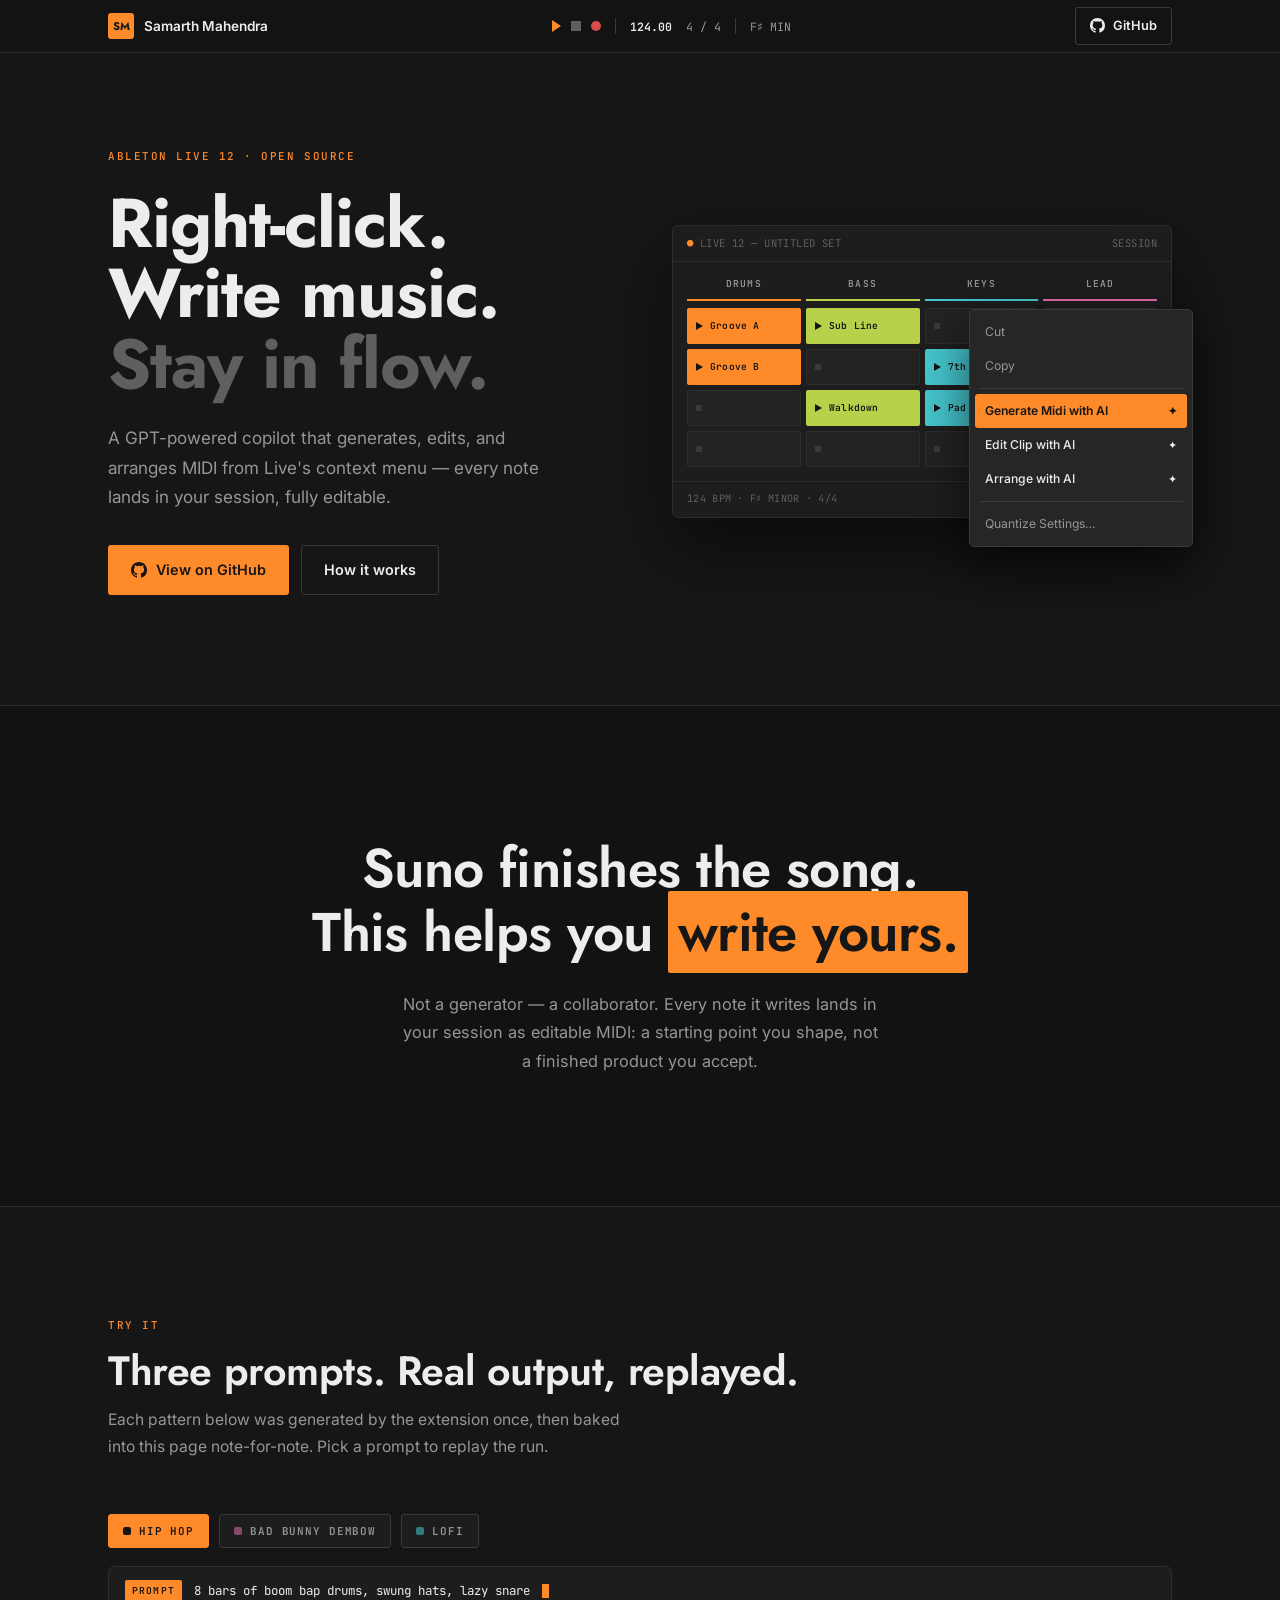
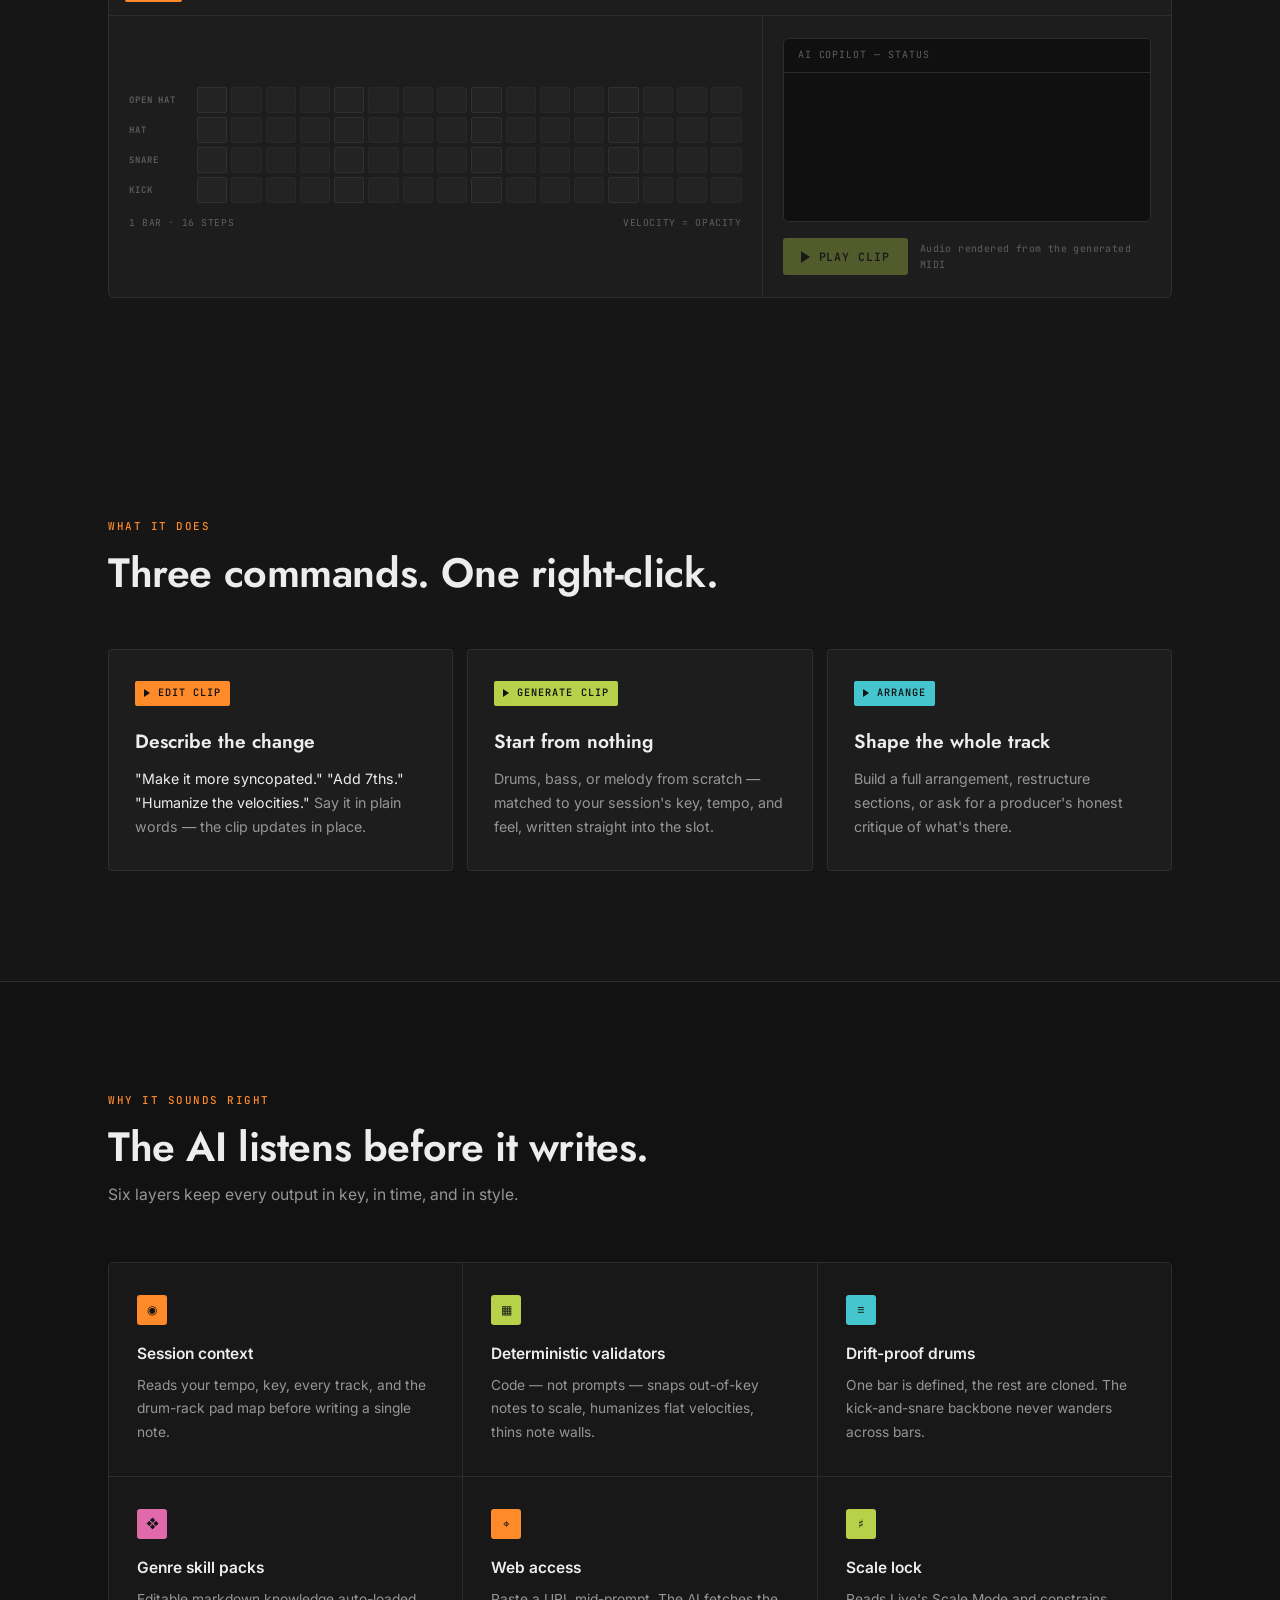
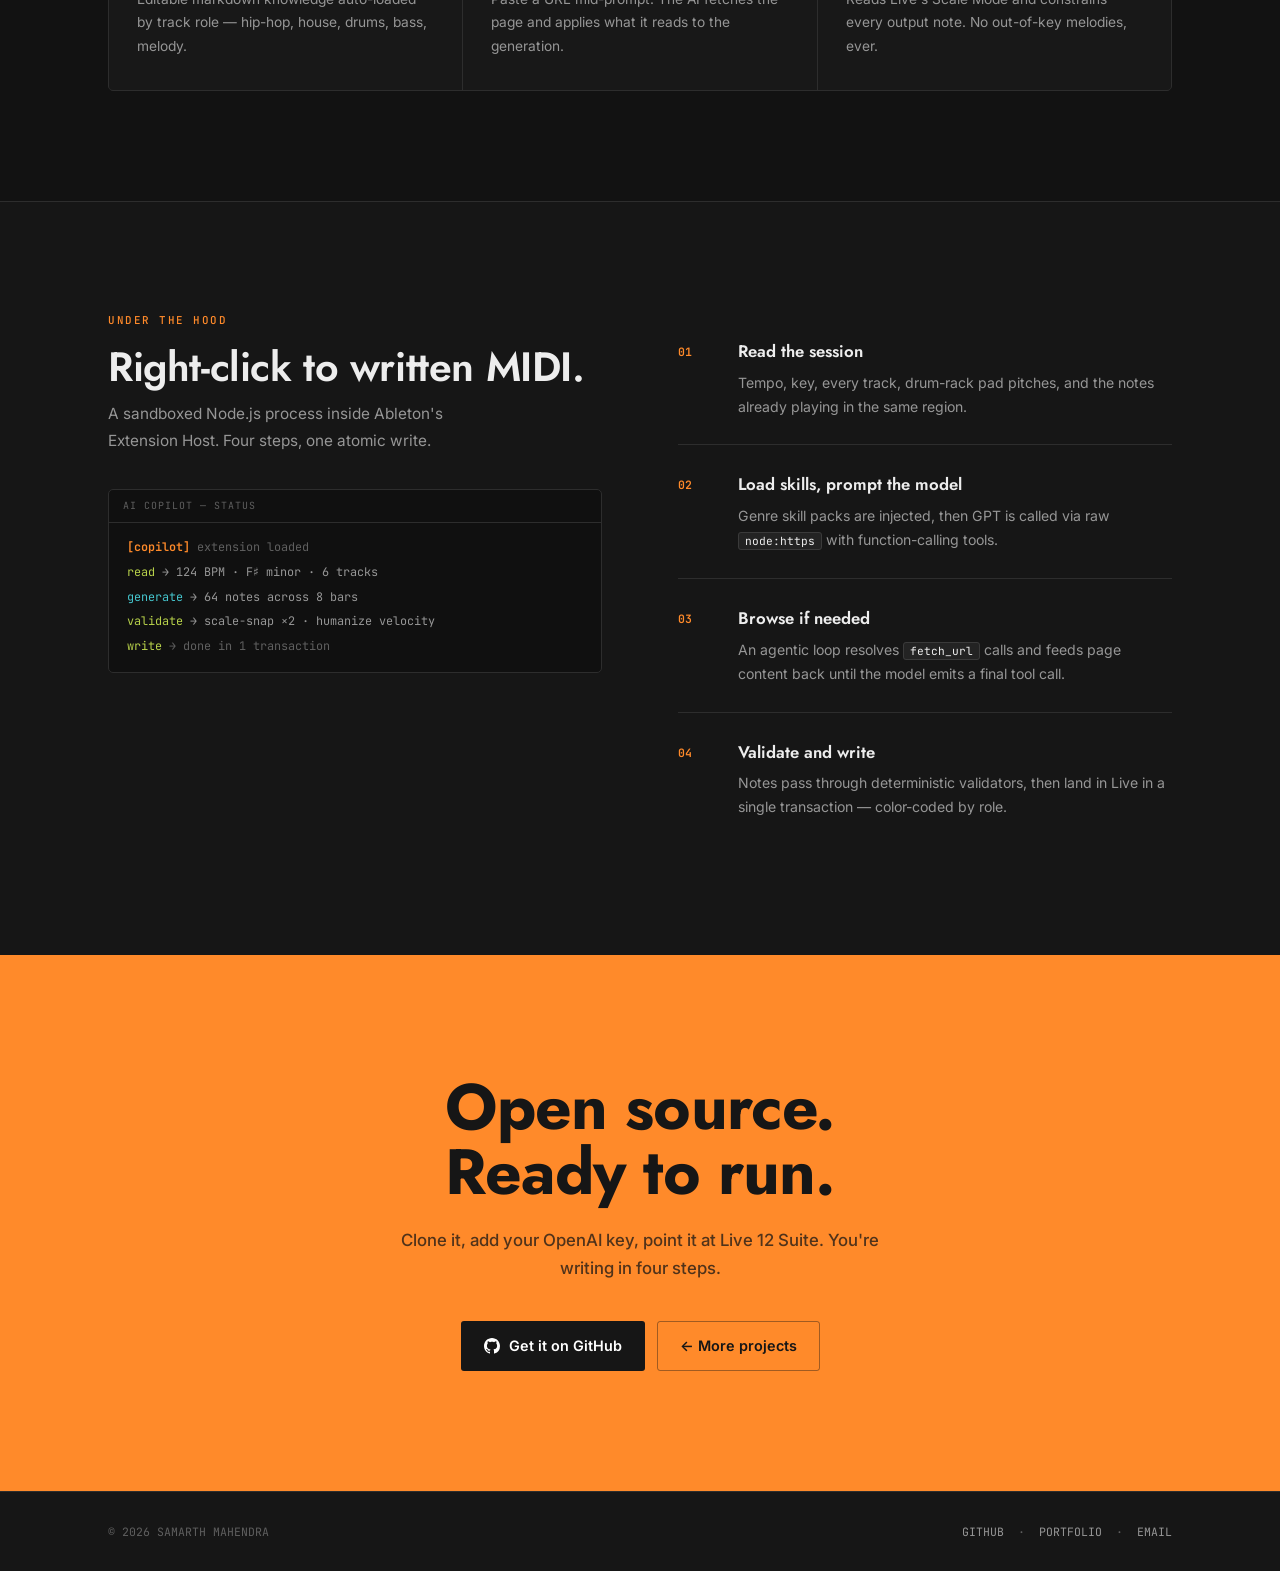
==== commit cb6150a1: "added sample output and examples to ableton project page" ====
--- a/ableton-ai-extention.html
+++ b/ableton-ai-extention.html
@@ -256,6 +256,102 @@
         }
 
         /* ════════════════════════════════════════════════
+           DEMO — preset prompts, replayed real output
+           ════════════════════════════════════════════════ */
+        .demo-tabs { display:flex; gap:10px; flex-wrap:wrap; margin-bottom:18px; }
+        .demo-tab {
+            display:inline-flex; align-items:center; gap:8px;
+            font-family:var(--mono); font-size:.68rem; font-weight:600; letter-spacing:.08em;
+            text-transform:uppercase; color:var(--muted);
+            background:var(--panel); border:1px solid var(--line-2); border-radius:var(--r);
+            padding:9px 14px; cursor:pointer;
+            transition:border-color .2s, color .2s, background .2s;
+        }
+        .demo-tab::before {
+            content:''; width:8px; height:8px; border-radius:2px; background:var(--c);
+            opacity:.55; transition:opacity .2s;
+        }
+        .demo-tab:hover { color:var(--text); border-color:var(--muted); }
+        .demo-tab[aria-pressed="true"] {
+            color:#141414; background:var(--c); border-color:var(--c);
+        }
+        .demo-tab[aria-pressed="true"]::before { background:#141414; opacity:1; }
+
+        .demo-panel {
+            background:var(--panel); border:1px solid var(--line); border-radius:6px;
+            overflow:hidden;
+        }
+        .promptbar {
+            display:flex; align-items:center; gap:12px;
+            padding:13px 16px; border-bottom:1px solid var(--line);
+            font-family:var(--mono); font-size:.78rem;
+        }
+        .promptbar-label {
+            font-size:.6rem; font-weight:600; letter-spacing:.12em;
+            color:#141414; background:var(--orange);
+            padding:3px 7px; border-radius:2px; flex-shrink:0;
+        }
+        .ptext { color:var(--text); min-height:1.2em; }
+        .caret {
+            width:7px; height:14px; background:var(--orange); flex-shrink:0;
+            animation:blink 1s steps(1) infinite;
+        }
+
+        .demo-body { display:grid; grid-template-columns:1.6fr 1fr; }
+        .dgrid-wrap { padding:22px 20px 18px; border-right:1px solid var(--line); display:flex; flex-direction:column; justify-content:center; }
+        .dgrid {
+            display:grid; grid-template-columns:64px repeat(16, 1fr);
+            gap:4px; align-items:stretch;
+        }
+        .drow-label {
+            font-family:var(--mono); font-size:.56rem; font-weight:600;
+            letter-spacing:.1em; color:var(--faint);
+            display:flex; align-items:center;
+        }
+        .dcell {
+            height:26px; border-radius:2px;
+            background:var(--panel-2); border:1px solid #282828;
+            position:relative; transition:background .12s, border-color .12s, box-shadow .12s;
+        }
+        .dcell.beat { border-color:#313131; }       /* downbeat guides */
+        .dcell.on {
+            background:var(--c); border-color:var(--c);
+            opacity:var(--v, 1);
+        }
+        .dcell.sweep { box-shadow:inset 0 0 0 1px var(--text); }
+        .dgrid-foot {
+            display:flex; justify-content:space-between; margin-top:12px;
+            font-family:var(--mono); font-size:.6rem; letter-spacing:.06em; color:var(--faint);
+        }
+
+        .demo-side { padding:22px 20px; display:flex; flex-direction:column; gap:16px; }
+        .demo-side .console { margin-top:0; }
+        .demo-side .console-body p { opacity:0; transform:translateY(4px); transition:opacity .3s, transform .3s; }
+        .demo-side .console-body p.show { opacity:1; transform:none; }
+
+        .play-row { display:flex; align-items:center; gap:12px; margin-top:auto; }
+        .btn-play {
+            display:inline-flex; align-items:center; gap:9px;
+            font-family:var(--mono); font-size:.72rem; font-weight:600; letter-spacing:.08em;
+            color:#141414; background:var(--lime);
+            border:none; border-radius:var(--r); padding:11px 18px; cursor:pointer;
+            white-space:nowrap; flex-shrink:0;
+            transition:filter .2s, opacity .2s;
+        }
+        .btn-play:hover { filter:brightness(1.1); }
+        .btn-play:disabled { opacity:.35; cursor:default; }
+        .btn-play .pf {
+            width:0; height:0;
+            border-left:9px solid #141414;
+            border-top:6px solid transparent; border-bottom:6px solid transparent;
+        }
+        .btn-play.playing .pf {
+            border:none; width:8px; height:11px;
+            border-left:3px solid #141414; border-right:3px solid #141414;
+        }
+        .play-hint { font-family:var(--mono); font-size:.62rem; color:var(--faint); letter-spacing:.04em; }
+
+        /* ════════════════════════════════════════════════
            SECTION SCAFFOLD
            ════════════════════════════════════════════════ */
         .section { padding:110px 0; }
@@ -398,6 +494,8 @@
 
         /* ── Responsive */
         @media (max-width: 920px) {
+            .demo-body { grid-template-columns:1fr; }
+            .dgrid-wrap { border-right:none; border-bottom:1px solid var(--line); }
             .hero { padding:130px 0 80px; }
             .hero-grid { grid-template-columns:1fr; }
             .session { max-width:560px; }
@@ -409,6 +507,10 @@
             .transport { display:none; }
         }
         @media (max-width: 560px) {
+            .dgrid { grid-template-columns:44px repeat(16, 1fr); gap:2px; }
+            .dcell { height:18px; }
+            .drow-label { font-size:.48rem; }
+            .promptbar { font-size:.68rem; }
             .feat-grid { grid-template-columns:1fr; }
             .section { padding:84px 0; }
             .statement { padding:96px 24px; }
@@ -524,6 +626,70 @@
     <p class="statement-sub reveal reveal-1">
         Not a generator — a collaborator. Every note it writes lands in your session as editable MIDI: a starting point you shape, not a finished product you accept.
     </p>
+</section>
+
+<!-- ── Try it — real outputs, replayed -->
+<section class="section" id="demo">
+    <div class="wrap">
+        <div class="sec-head">
+            <span class="tag reveal">Try it</span>
+            <h2 class="sec-h2 reveal reveal-1">Three prompts. Real output, replayed.</h2>
+            <p class="sec-p reveal reveal-2">Each pattern below was generated by the extension once, then baked into this page note-for-note. Pick a prompt to replay the run.</p>
+        </div>
+
+        <div class="demo-tabs reveal" role="group" aria-label="Demo prompts">
+            <button class="demo-tab" data-demo="hiphop" style="--c:var(--orange)" aria-pressed="true">Hip hop</button>
+            <button class="demo-tab" data-demo="dembow" style="--c:var(--pink)" aria-pressed="false">Bad Bunny dembow</button>
+            <button class="demo-tab" data-demo="lofi" style="--c:var(--cyan)" aria-pressed="false">Lofi</button>
+        </div>
+
+        <div class="demo-panel reveal reveal-1">
+            <div class="promptbar">
+                <span class="promptbar-label">PROMPT</span>
+                <span class="ptext" id="ptext"></span>
+                <span class="caret" aria-hidden="true"></span>
+            </div>
+            <div class="demo-body">
+                <div class="dgrid-wrap">
+                    <div class="dgrid" id="dgrid" aria-hidden="true"></div>
+                    <div class="dgrid-foot">
+                        <span id="dmeta">1 BAR · 16 STEPS</span>
+                        <span>VELOCITY = OPACITY</span>
+                    </div>
+                </div>
+                <div class="demo-side">
+                    <div class="console">
+                        <div class="console-bar">AI Copilot — status</div>
+                        <div class="console-body" id="dconsole">
+                            <p><span class="k">[copilot]</span> <span class="dim">prompt received</span></p>
+                            <p><span class="ok">read</span> → <span id="dread">124 BPM · 6 tracks · drum rack</span></p>
+                            <p><span class="fn">generate</span> → <span id="dgen">drum pattern</span></p>
+                            <p><span class="ok">validate</span> → <span id="dval">humanize velocity</span></p>
+                            <p><span class="ok">write</span> <span class="dim">→ done in 1 transaction</span></p>
+                        </div>
+                    </div>
+                    <div class="play-row">
+                        <button class="btn-play" id="dplay" disabled>
+                            <span class="pf"></span><span class="pt">PLAY CLIP</span>
+                        </button>
+                        <span class="play-hint">Audio rendered from the generated MIDI</span>
+                    </div>
+                </div>
+            </div>
+        </div>
+    </div>
+
+    <!-- ════════════════════════════════════════════════════════
+         REPLACE THESE AUDIO FILES:
+         Export each saved clip from Live as a .wav and drop the
+         files at these paths (or edit the src attributes below).
+           audio/ai-drums-hiphop.wav   ← your hip hop clip
+           audio/ai-drums-dembow.wav   ← your Bad Bunny demo clip
+           audio/ai-drums-lofi.wav     ← your lofi clip
+         ════════════════════════════════════════════════════════ -->
+    <audio id="au-hiphop" src="audio/hiphop.wav" preload="none"></audio>
+    <audio id="au-dembow" src="audio/Bad_Bunny_Dembow.wav" preload="none"></audio>
+    <audio id="au-lofi"   src="audio/lofi_hiphop.wav"   preload="none"></audio>
 </section>
 
 <!-- ── Three actions -->
@@ -688,6 +854,175 @@
     }, { threshold: 0.12 });
 
     document.querySelectorAll('.reveal').forEach(el => observer.observe(el));
+
+    /* ════════════════════════════════════════════════
+       TRY-IT DEMO
+       The three patterns below are placeholders shaped
+       like each style. To replay your exact saved clips,
+       edit the step/velocity arrays (s: 0–15, v: 0–1).
+       ════════════════════════════════════════════════ */
+    const DEMOS = {
+        hiphop: {
+            prompt: '8 bars of boom bap drums, swung hats, lazy snare',
+            color: 'var(--orange)',
+            read: '90 BPM · 6 tracks · drum rack',
+            gen:  '28 notes · 1 bar defined, 7 cloned',
+            val:  'swing 56% · humanize velocity',
+            audio: 'au-hiphop',
+            rows: {
+                oh: [{s:15,v:.55}],
+                hh: [{s:0,v:.8},{s:2,v:.5},{s:4,v:.75},{s:6,v:.45},{s:8,v:.8},{s:10,v:.5},{s:12,v:.75},{s:14,v:.45}],
+                sn: [{s:4,v:1},{s:7,v:.3},{s:12,v:.95},{s:14,v:.35}],
+                kk: [{s:0,v:1},{s:6,v:.85},{s:10,v:.95}]
+            }
+        },
+        dembow: {
+            prompt: 'Bad Bunny style dembow — four on the floor, classic dembow snare',
+            color: 'var(--pink)',
+            read: '96 BPM · 6 tracks · drum rack',
+            gen:  '26 notes · 1 bar defined, 7 cloned',
+            val:  'lock kick grid · humanize velocity',
+            audio: 'au-dembow',
+            rows: {
+                oh: [{s:7,v:.55},{s:15,v:.55}],
+                hh: [{s:0,v:.6},{s:2,v:.55},{s:4,v:.6},{s:6,v:.55},{s:8,v:.6},{s:10,v:.55},{s:12,v:.6},{s:14,v:.55}],
+                sn: [{s:3,v:1},{s:6,v:.85},{s:11,v:1},{s:14,v:.85}],
+                kk: [{s:0,v:1},{s:4,v:.95},{s:8,v:1},{s:12,v:.95}]
+            }
+        },
+        lofi: {
+            prompt: 'lofi hip hop drums, dusty and laid back, humanize everything',
+            color: 'var(--cyan)',
+            read: '78 BPM · 6 tracks · drum rack',
+            gen:  '19 notes · 1 bar defined, 7 cloned',
+            val:  'swing 61% · humanize velocity · thin hats',
+            audio: 'au-lofi',
+            rows: {
+                oh: [{s:11,v:.4}],
+                hh: [{s:0,v:.5},{s:2,v:.3},{s:4,v:.5},{s:8,v:.45},{s:10,v:.3},{s:12,v:.5},{s:14,v:.25}],
+                sn: [{s:4,v:.8},{s:12,v:.7}],
+                kk: [{s:0,v:.9},{s:7,v:.55},{s:10,v:.75}]
+            }
+        }
+    };
+    const ROWS = [['OPEN HAT','oh'],['HAT','hh'],['SNARE','sn'],['KICK','kk']];
+    const grid = document.getElementById('dgrid');
+    const reduceMotion = window.matchMedia('(prefers-reduced-motion: reduce)').matches;
+    let timers = [], currentAudio = null;
+
+    // build the 4×16 grid once
+    ROWS.forEach(([label, key]) => {
+        const lab = document.createElement('div');
+        lab.className = 'drow-label'; lab.textContent = label;
+        grid.appendChild(lab);
+        for (let s = 0; s < 16; s++) {
+            const c = document.createElement('div');
+            c.className = 'dcell' + (s % 4 === 0 ? ' beat' : '');
+            c.dataset.row = key; c.dataset.step = s;
+            grid.appendChild(c);
+        }
+    });
+    const cells = (row, step) => grid.querySelector(`.dcell[data-row="${row}"][data-step="${step}"]`);
+
+    function wait(fn, ms) { timers.push(setTimeout(fn, ms)); }
+    function resetDemo() {
+        timers.forEach(clearTimeout); timers = [];
+        grid.querySelectorAll('.dcell').forEach(c => { c.classList.remove('on','sweep'); c.style.removeProperty('--v'); });
+        document.querySelectorAll('#dconsole p').forEach(p => p.classList.remove('show'));
+        document.getElementById('ptext').textContent = '';
+        const play = document.getElementById('dplay');
+        play.disabled = true; play.classList.remove('playing');
+        play.querySelector('.pt').textContent = 'PLAY CLIP';
+        if (currentAudio) { currentAudio.pause(); currentAudio.currentTime = 0; }
+    }
+
+    function runDemo(key) {
+        resetDemo();
+        const d = DEMOS[key];
+        grid.style.setProperty('--c', d.color);
+        document.querySelectorAll('.demo-tab').forEach(t =>
+            t.setAttribute('aria-pressed', String(t.dataset.demo === key)));
+        document.getElementById('dread').textContent = d.read;
+        document.getElementById('dgen').textContent  = d.gen;
+        document.getElementById('dval').textContent  = d.val;
+        currentAudio = document.getElementById(d.audio);
+
+        const lines = document.querySelectorAll('#dconsole p');
+        const placeAll = () => Object.entries(d.rows).forEach(([row, notes]) =>
+            notes.forEach(n => { const c = cells(row, n.s); c.style.setProperty('--v', n.v); c.classList.add('on'); }));
+
+        if (reduceMotion) {
+            document.getElementById('ptext').textContent = d.prompt;
+            lines.forEach(l => l.classList.add('show'));
+            placeAll();
+            document.getElementById('dplay').disabled = false;
+            return;
+        }
+
+        // 1 — type the prompt
+        let i = 0;
+        const typeStep = () => {
+            document.getElementById('ptext').textContent = d.prompt.slice(0, ++i);
+            if (i < d.prompt.length) wait(typeStep, 16);
+            else wait(consoleStep, 300);
+        };
+        // 2 — console lines, then 3 — playhead sweep placing notes
+        const consoleStep = () => {
+            lines[0].classList.add('show');
+            wait(() => lines[1].classList.add('show'), 200);
+            wait(() => { lines[2].classList.add('show'); sweep(0); }, 420);
+        };
+        const sweep = (s) => {
+            ROWS.forEach(([,row]) => {
+                const c = cells(row, s);
+                c.classList.add('sweep');
+                const note = DEMOS[key].rows[row].find(n => n.s === s);
+                if (note) { c.style.setProperty('--v', note.v); c.classList.add('on'); }
+            });
+            wait(() => ROWS.forEach(([,row]) => cells(row, s).classList.remove('sweep')), 90);
+            if (s < 15) wait(() => sweep(s + 1), 70);
+            else {
+                wait(() => lines[3].classList.add('show'), 200);
+                wait(() => { lines[4].classList.add('show'); document.getElementById('dplay').disabled = false; }, 420);
+            }
+        };
+        typeStep();
+    }
+
+    document.querySelectorAll('.demo-tab').forEach(t =>
+        t.addEventListener('click', () => runDemo(t.dataset.demo)));
+
+    // play / pause — flags the missing file until you drop the .wav in
+    const playBtn = document.getElementById('dplay');
+    playBtn.addEventListener('click', () => {
+        if (!currentAudio) return;
+        if (playBtn.classList.contains('playing')) {
+            currentAudio.pause(); currentAudio.currentTime = 0;
+            playBtn.classList.remove('playing');
+            playBtn.querySelector('.pt').textContent = 'PLAY CLIP';
+            return;
+        }
+        currentAudio.play().then(() => {
+            playBtn.classList.add('playing');
+            playBtn.querySelector('.pt').textContent = 'STOP';
+        }).catch(() => {
+            playBtn.querySelector('.pt').textContent = 'ADD .WAV FILE';
+        });
+        currentAudio.onended = () => {
+            playBtn.classList.remove('playing');
+            playBtn.querySelector('.pt').textContent = 'PLAY CLIP';
+        };
+    });
+
+    // auto-run the first demo once, when the section scrolls into view
+    let demoStarted = false;
+    new IntersectionObserver((entries, obs) => {
+        if (entries[0].isIntersecting && !demoStarted) {
+            demoStarted = true;
+            runDemo('hiphop');
+            obs.disconnect();
+        }
+    }, { threshold: 0.35 }).observe(document.getElementById('demo'));
 </script>
 </body>
 </html>
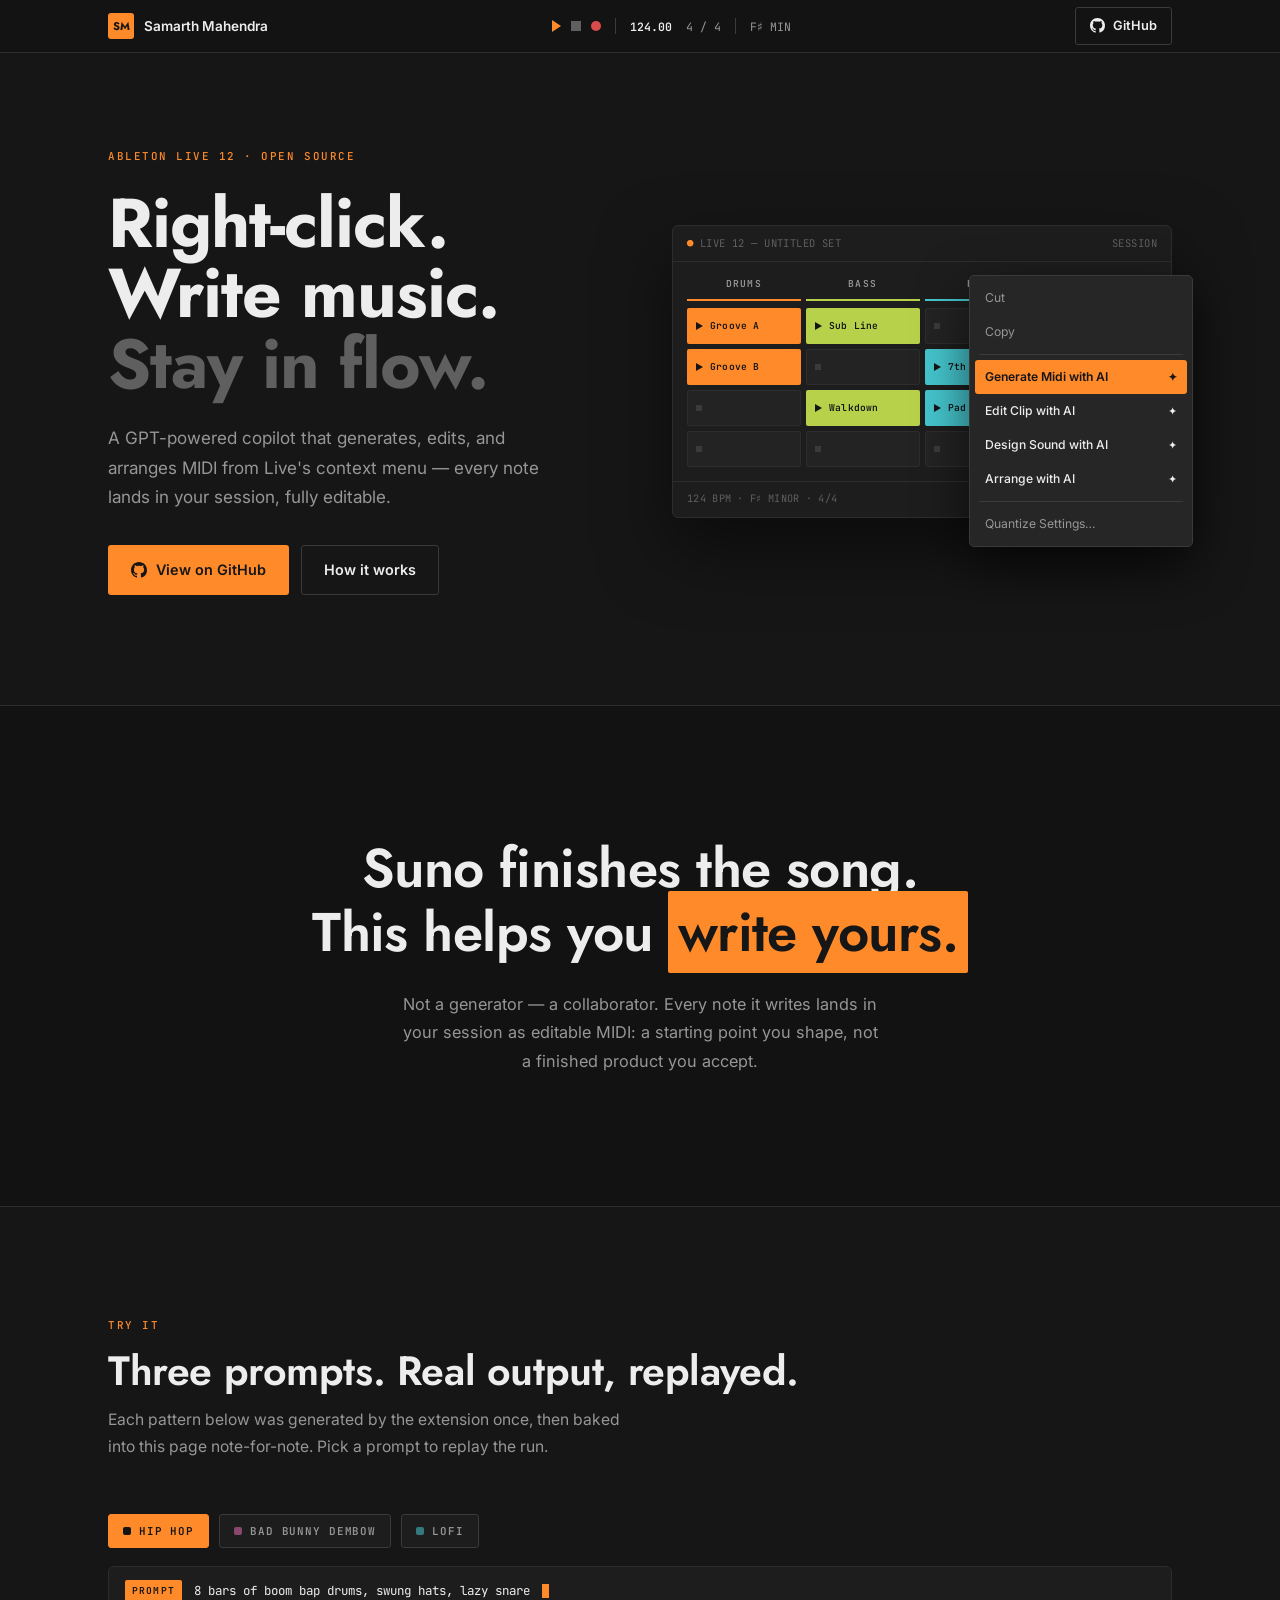
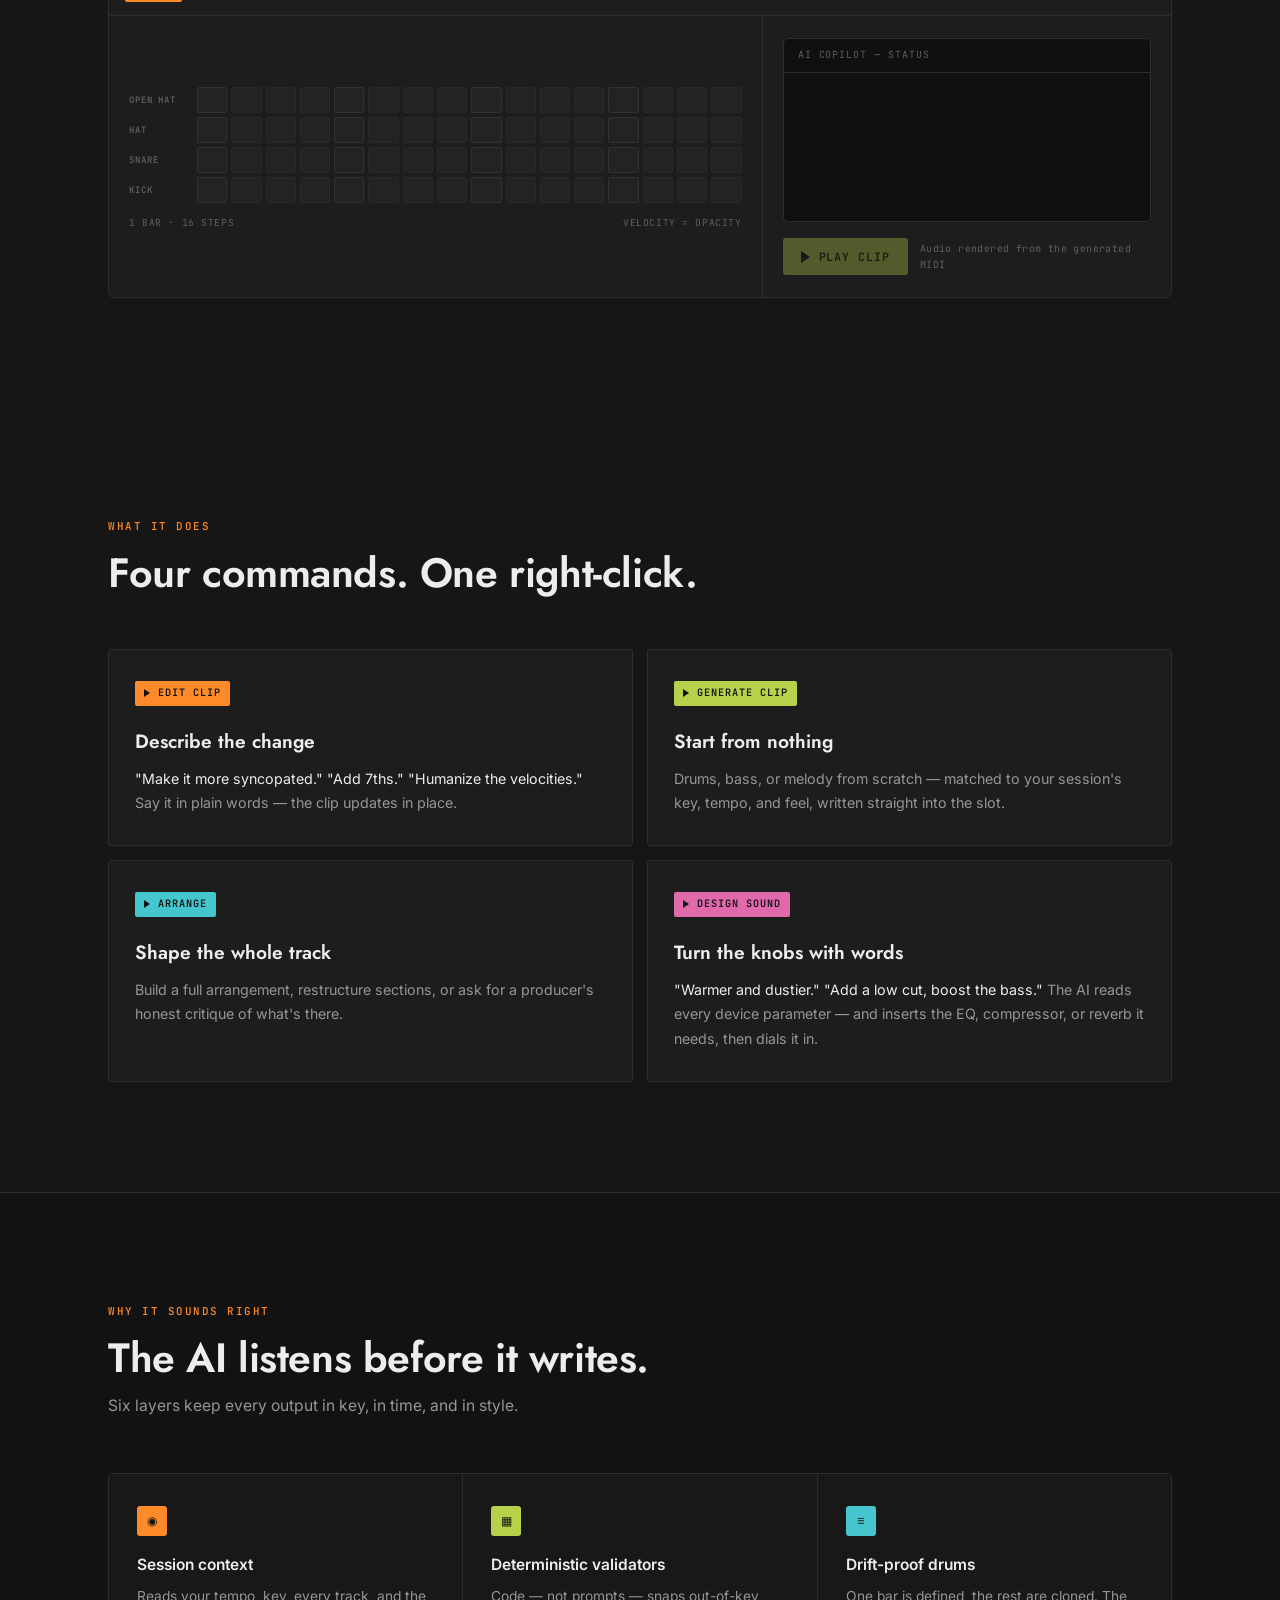
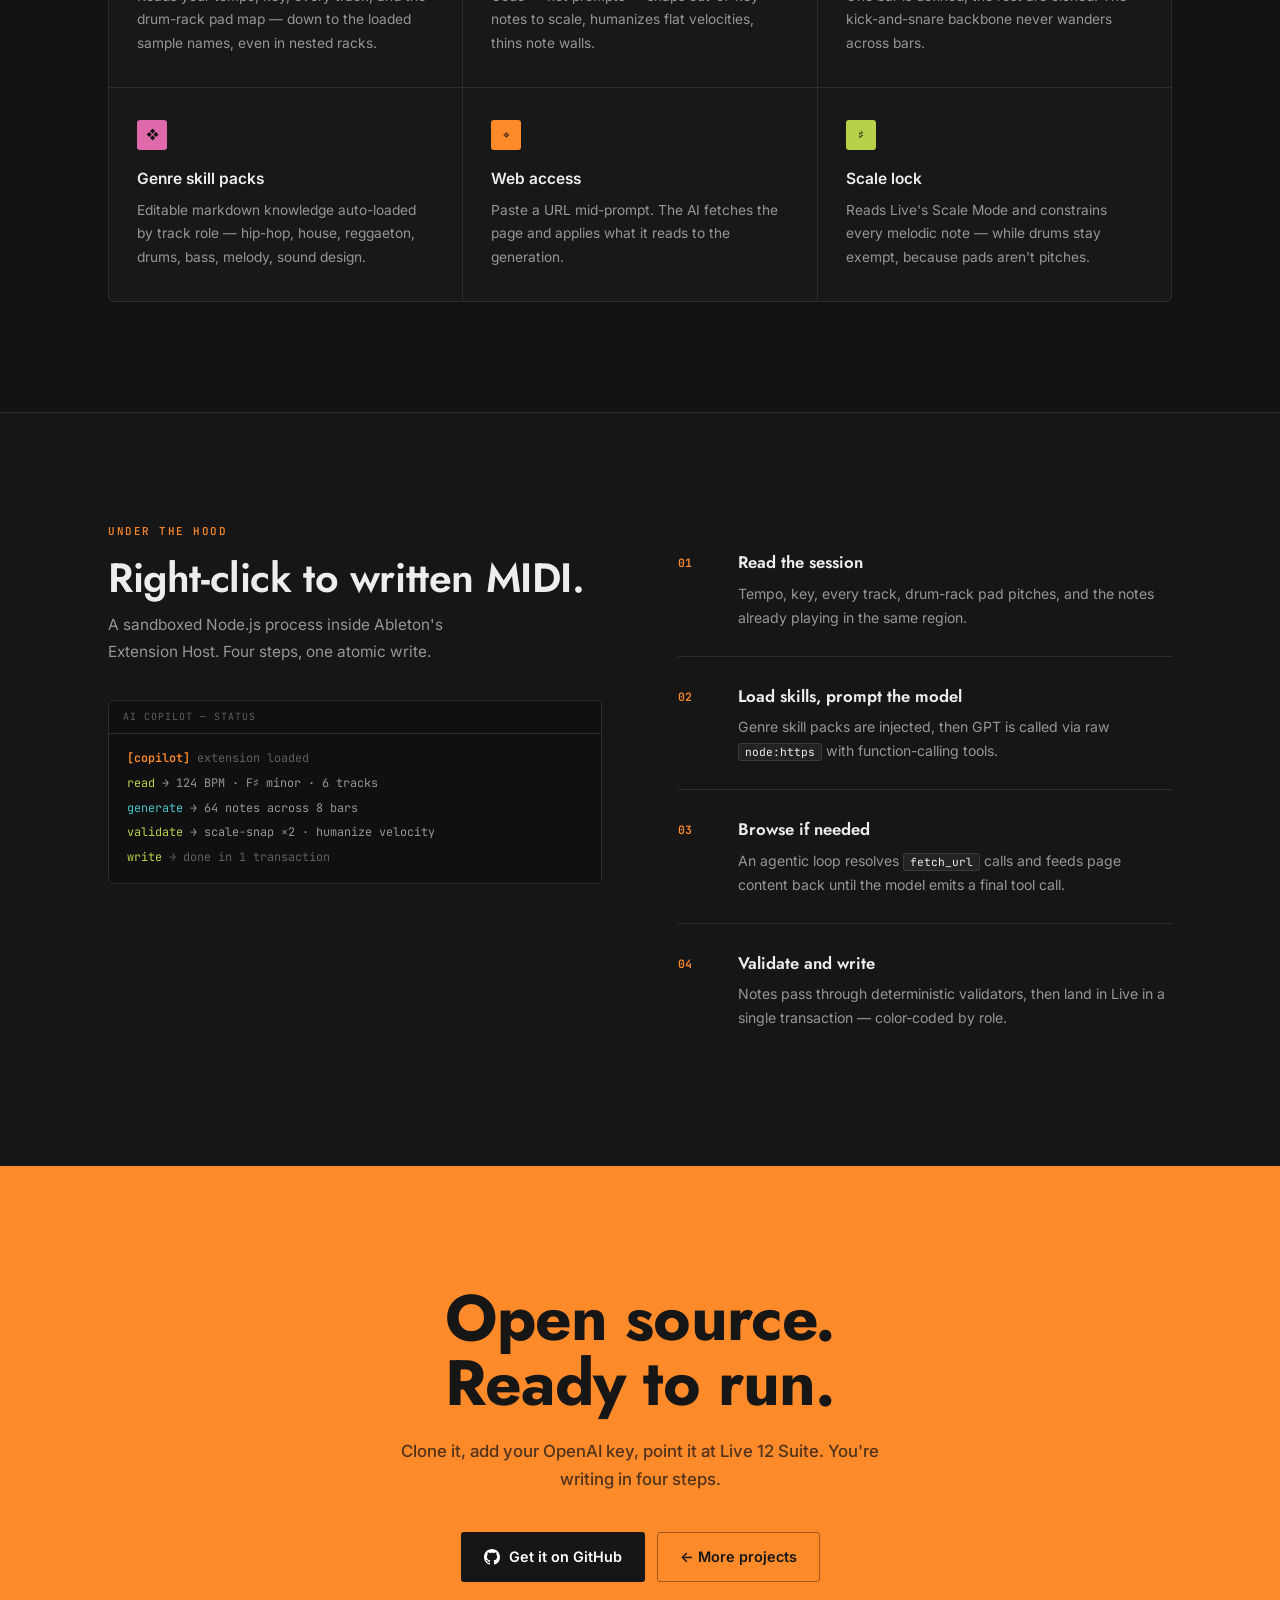
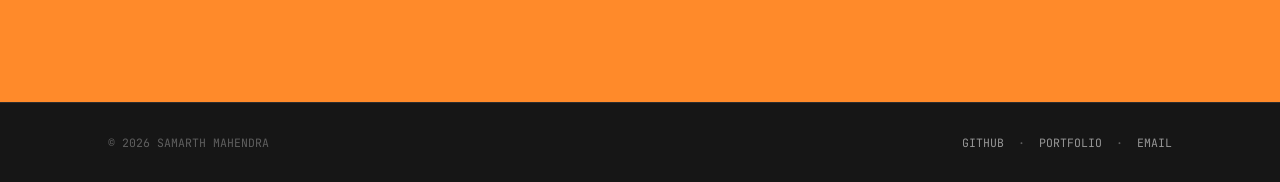
==== commit 3912ada5: "Ableton page: add Design Sound command card, update features for v0.4.0" ====
--- a/ableton-ai-extention.html
+++ b/ableton-ai-extention.html
@@ -367,7 +367,7 @@
         /* ════════════════════════════════════════════════
            THREE ACTIONS — styled as Live menu commands
            ════════════════════════════════════════════════ */
-        .ac-grid { display:grid; grid-template-columns:repeat(3, 1fr); gap:14px; }
+        .ac-grid { display:grid; grid-template-columns:repeat(2, 1fr); gap:14px; }
         .ac {
             background:var(--panel); border:1px solid var(--line); border-radius:var(--r);
             padding:28px 26px 30px;
@@ -609,6 +609,7 @@
                 <div class="ctx-div"></div>
                 <div class="ctx-item ai hot"><span>Generate Midi with AI</span><span class="spark">✦</span></div>
                 <div class="ctx-item ai"><span>Edit Clip with AI</span><span class="spark">✦</span></div>
+                <div class="ctx-item ai"><span>Design Sound with AI</span><span class="spark">✦</span></div>
                 <div class="ctx-item ai"><span>Arrange with AI</span><span class="spark">✦</span></div>
                 <div class="ctx-div"></div>
                 <div class="ctx-item">Quantize Settings…</div>
@@ -697,7 +698,7 @@
     <div class="wrap">
         <div class="sec-head">
             <span class="tag reveal">What it does</span>
-            <h2 class="sec-h2 reveal reveal-1">Three commands. One right-click.</h2>
+            <h2 class="sec-h2 reveal reveal-1">Four commands. One right-click.</h2>
         </div>
         <div class="ac-grid">
             <article class="ac reveal" style="--c:var(--orange)">
@@ -715,6 +716,11 @@
                 <h3>Shape the whole track</h3>
                 <p>Build a full arrangement, restructure sections, or ask for a producer's honest critique of what's there.</p>
             </article>
+            <article class="ac reveal reveal-2" style="--c:var(--pink)">
+                <span class="ac-chip">DESIGN SOUND</span>
+                <h3>Turn the knobs with words</h3>
+                <p><span class="q">"Warmer and dustier." "Add a low cut, boost the bass."</span> The AI reads every device parameter — and inserts the EQ, compressor, or reverb it needs, then dials it in.</p>
+            </article>
         </div>
     </div>
 </section>
@@ -731,7 +737,7 @@
             <div class="feat reveal" style="--c:var(--orange)">
                 <span class="feat-ico">◉</span>
                 <h3>Session context</h3>
-                <p>Reads your tempo, key, every track, and the drum-rack pad map before writing a single note.</p>
+                <p>Reads your tempo, key, every track, and the drum-rack pad map — down to the loaded sample names, even in nested racks.</p>
             </div>
             <div class="feat reveal reveal-1" style="--c:var(--lime)">
                 <span class="feat-ico">▦</span>
@@ -746,7 +752,7 @@
             <div class="feat reveal" style="--c:var(--pink)">
                 <span class="feat-ico">❖</span>
                 <h3>Genre skill packs</h3>
-                <p>Editable markdown knowledge auto-loaded by track role — hip-hop, house, drums, bass, melody.</p>
+                <p>Editable markdown knowledge auto-loaded by track role — hip-hop, house, reggaeton, drums, bass, melody, sound design.</p>
             </div>
             <div class="feat reveal reveal-1" style="--c:var(--orange)">
                 <span class="feat-ico">⌖</span>
@@ -756,7 +762,7 @@
             <div class="feat reveal reveal-2" style="--c:var(--lime)">
                 <span class="feat-ico">♯</span>
                 <h3>Scale lock</h3>
-                <p>Reads Live's Scale Mode and constrains every output note. No out-of-key melodies, ever.</p>
+                <p>Reads Live's Scale Mode and constrains every melodic note — while drums stay exempt, because pads aren't pitches.</p>
             </div>
         </div>
     </div>
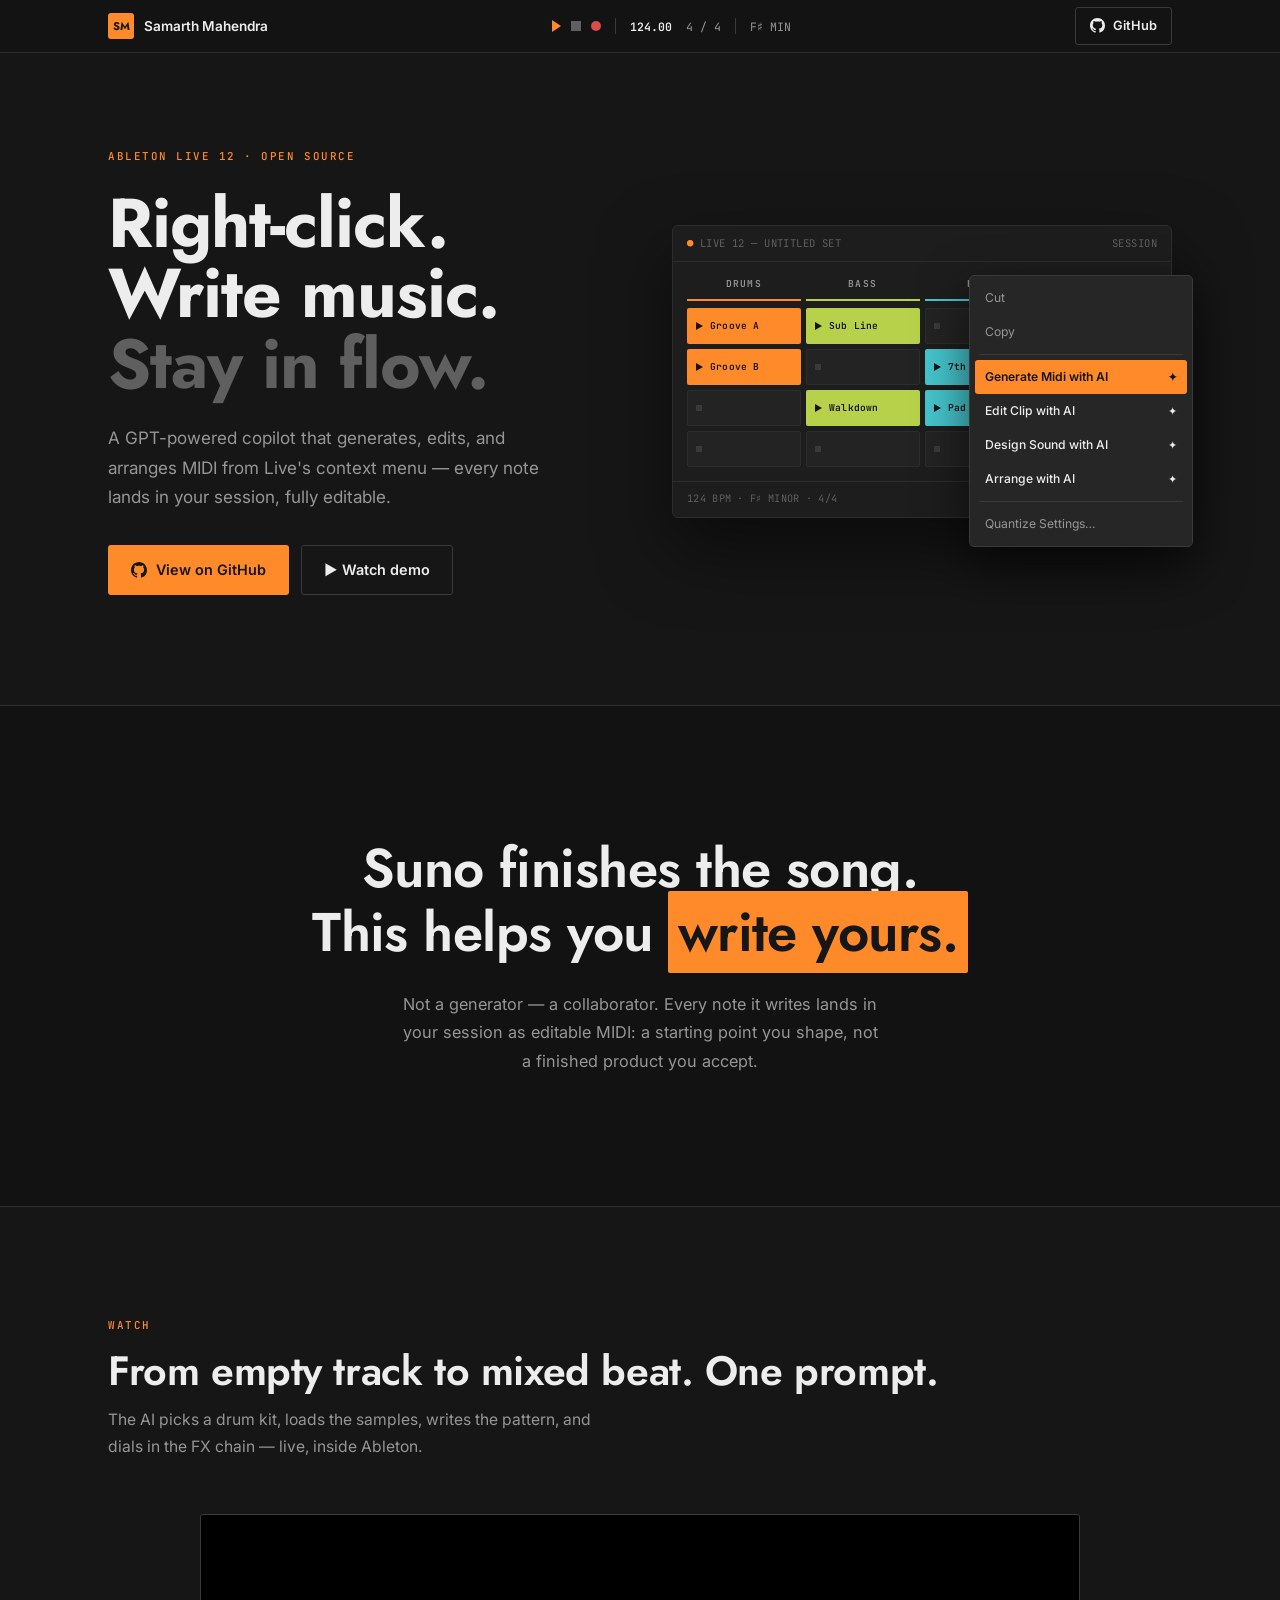
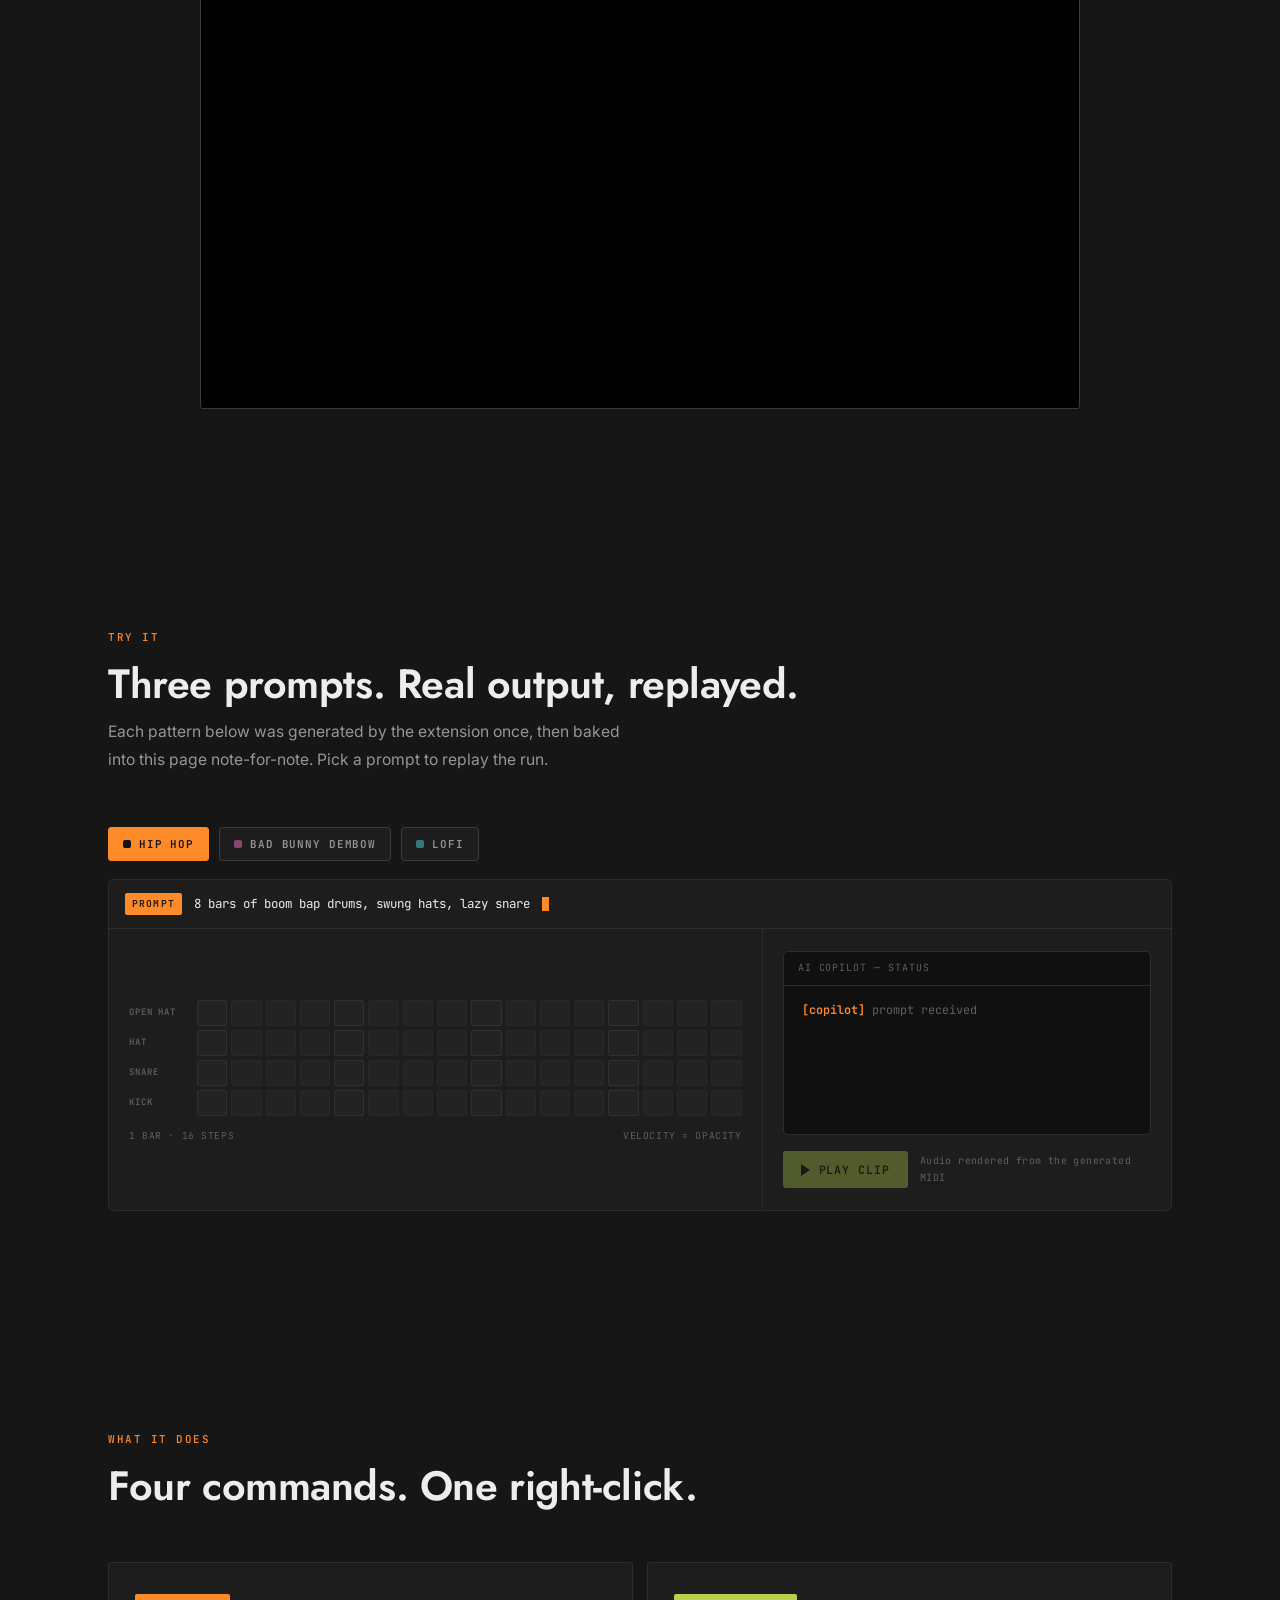
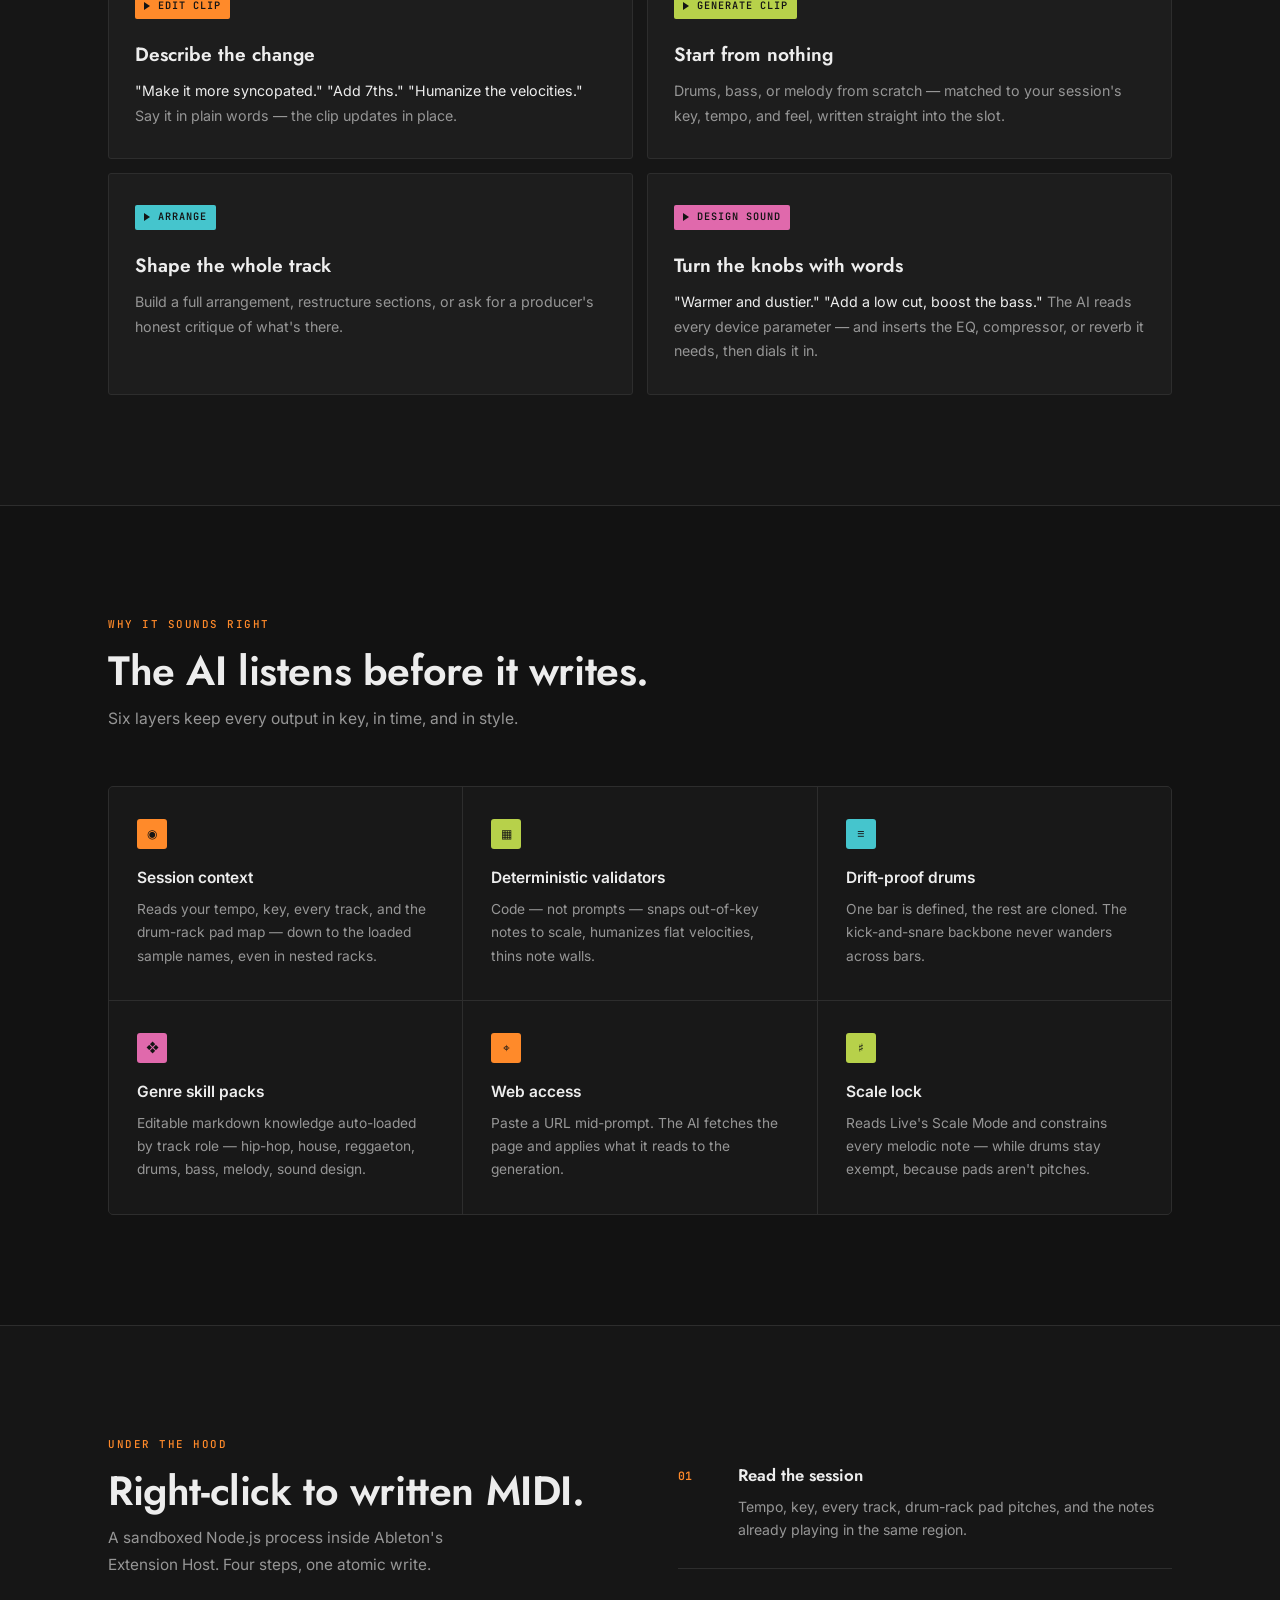
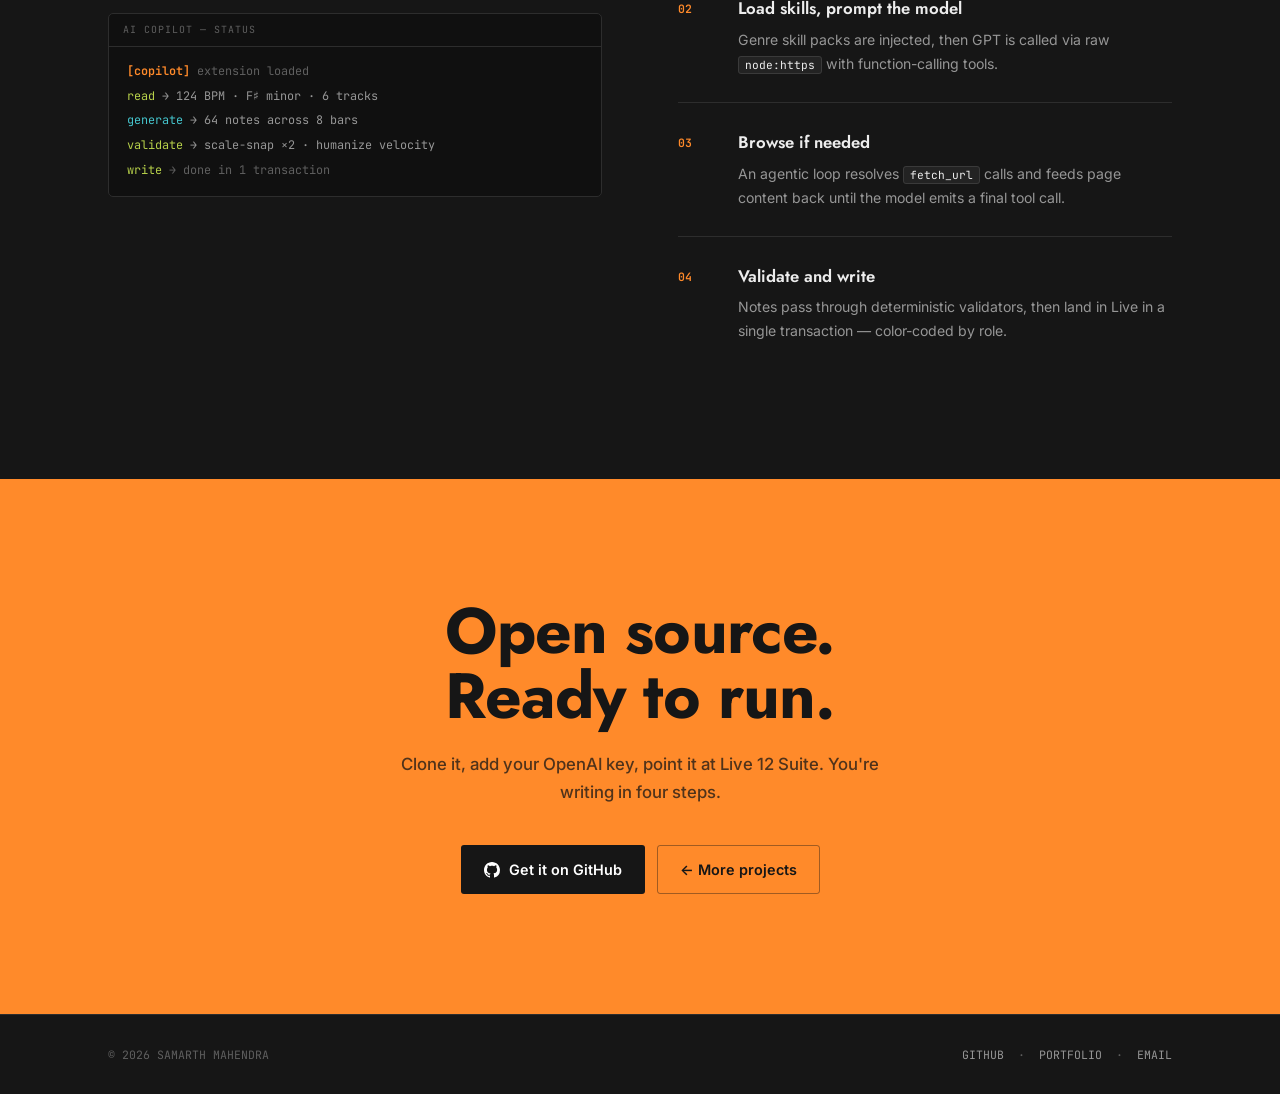
==== commit 2b5e123e: "Ableton page: embed YouTube demo video, add Watch demo hero button" ====
--- a/ableton-ai-extention.html
+++ b/ableton-ai-extention.html
@@ -238,6 +238,12 @@
         /* ════════════════════════════════════════════════
            STATEMENT
            ════════════════════════════════════════════════ */
+        .video-wrap {
+            position:relative; max-width:880px; margin:0 auto;
+            aspect-ratio:16/9; border:1px solid var(--line-2); border-radius:var(--r);
+            overflow:hidden; background:#000;
+        }
+        .video-wrap iframe { position:absolute; inset:0; width:100%; height:100%; border:0; }
         .statement { padding:130px 28px; background:#121212; border-top:1px solid var(--line); border-bottom:1px solid var(--line); text-align:center; }
         .statement-text {
             font-family:var(--display);
@@ -561,7 +567,7 @@
                     <svg viewBox="0 0 16 16" aria-hidden="true"><path d="M8 0C3.58 0 0 3.58 0 8c0 3.54 2.29 6.53 5.47 7.59.4.07.55-.17.55-.38 0-.19-.01-.82-.01-1.49-2.01.37-2.53-.49-2.69-.94-.09-.23-.48-.94-.82-1.13-.28-.15-.68-.52-.01-.53.63-.01 1.08.58 1.23.82.72 1.21 1.87.87 2.33.66.07-.52.28-.87.51-1.07-1.78-.2-3.64-.89-3.64-3.95 0-.87.31-1.59.82-2.15-.08-.2-.36-1.02.08-2.12 0 0 .67-.21 2.2.82.64-.18 1.32-.27 2-.27s1.36.09 2 .27c1.53-1.04 2.2-.82 2.2-.82.44 1.1.16 1.92.08 2.12.51.56.82 1.27.82 2.15 0 3.07-1.87 3.75-3.65 3.95.29.25.54.73.54 1.48 0 1.07-.01 1.93-.01 2.2 0 .21.15.46.55.38A8.01 8.01 0 0 0 16 8c0-4.42-3.58-8-8-8z"/></svg>
                     View on GitHub
                 </a>
-                <a href="#how" class="btn btn-ghost">How it works</a>
+                <a href="#watch" class="btn btn-ghost">▶ Watch demo</a>
             </div>
         </div>
 
@@ -627,6 +633,25 @@
     <p class="statement-sub reveal reveal-1">
         Not a generator — a collaborator. Every note it writes lands in your session as editable MIDI: a starting point you shape, not a finished product you accept.
     </p>
+</section>
+
+<!-- ── Demo video -->
+<section class="section" id="watch">
+    <div class="wrap">
+        <div class="sec-head">
+            <span class="tag reveal">Watch</span>
+            <h2 class="sec-h2 reveal reveal-1">From empty track to mixed beat. One prompt.</h2>
+            <p class="sec-p reveal reveal-2">The AI picks a drum kit, loads the samples, writes the pattern, and dials in the FX chain — live, inside Ableton.</p>
+        </div>
+        <div class="video-wrap reveal reveal-1">
+            <iframe
+                src="https://www.youtube-nocookie.com/embed/tgDges8k62g"
+                title="AI Copilot for Ableton Live — demo"
+                loading="lazy"
+                allow="accelerometer; autoplay; clipboard-write; encrypted-media; gyroscope; picture-in-picture; web-share"
+                allowfullscreen></iframe>
+        </div>
+    </div>
 </section>
 
 <!-- ── Try it — real outputs, replayed -->
